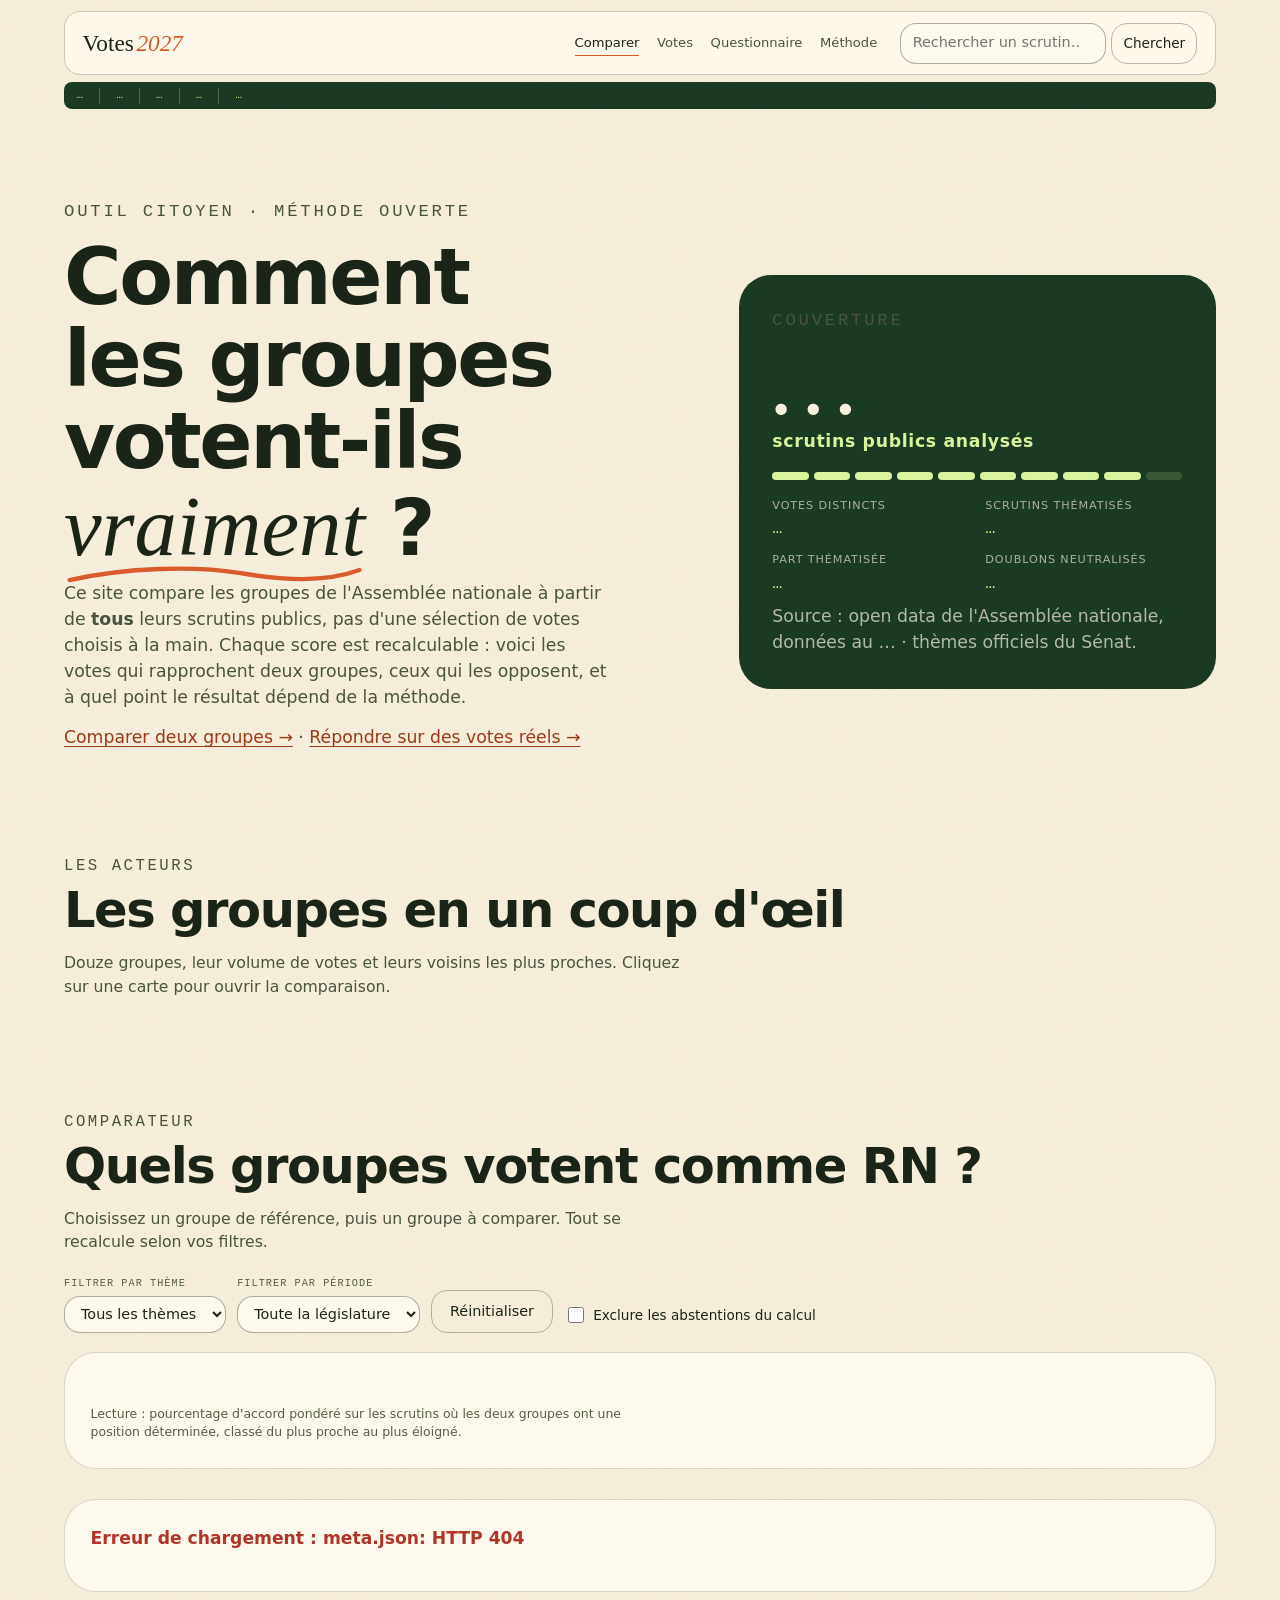
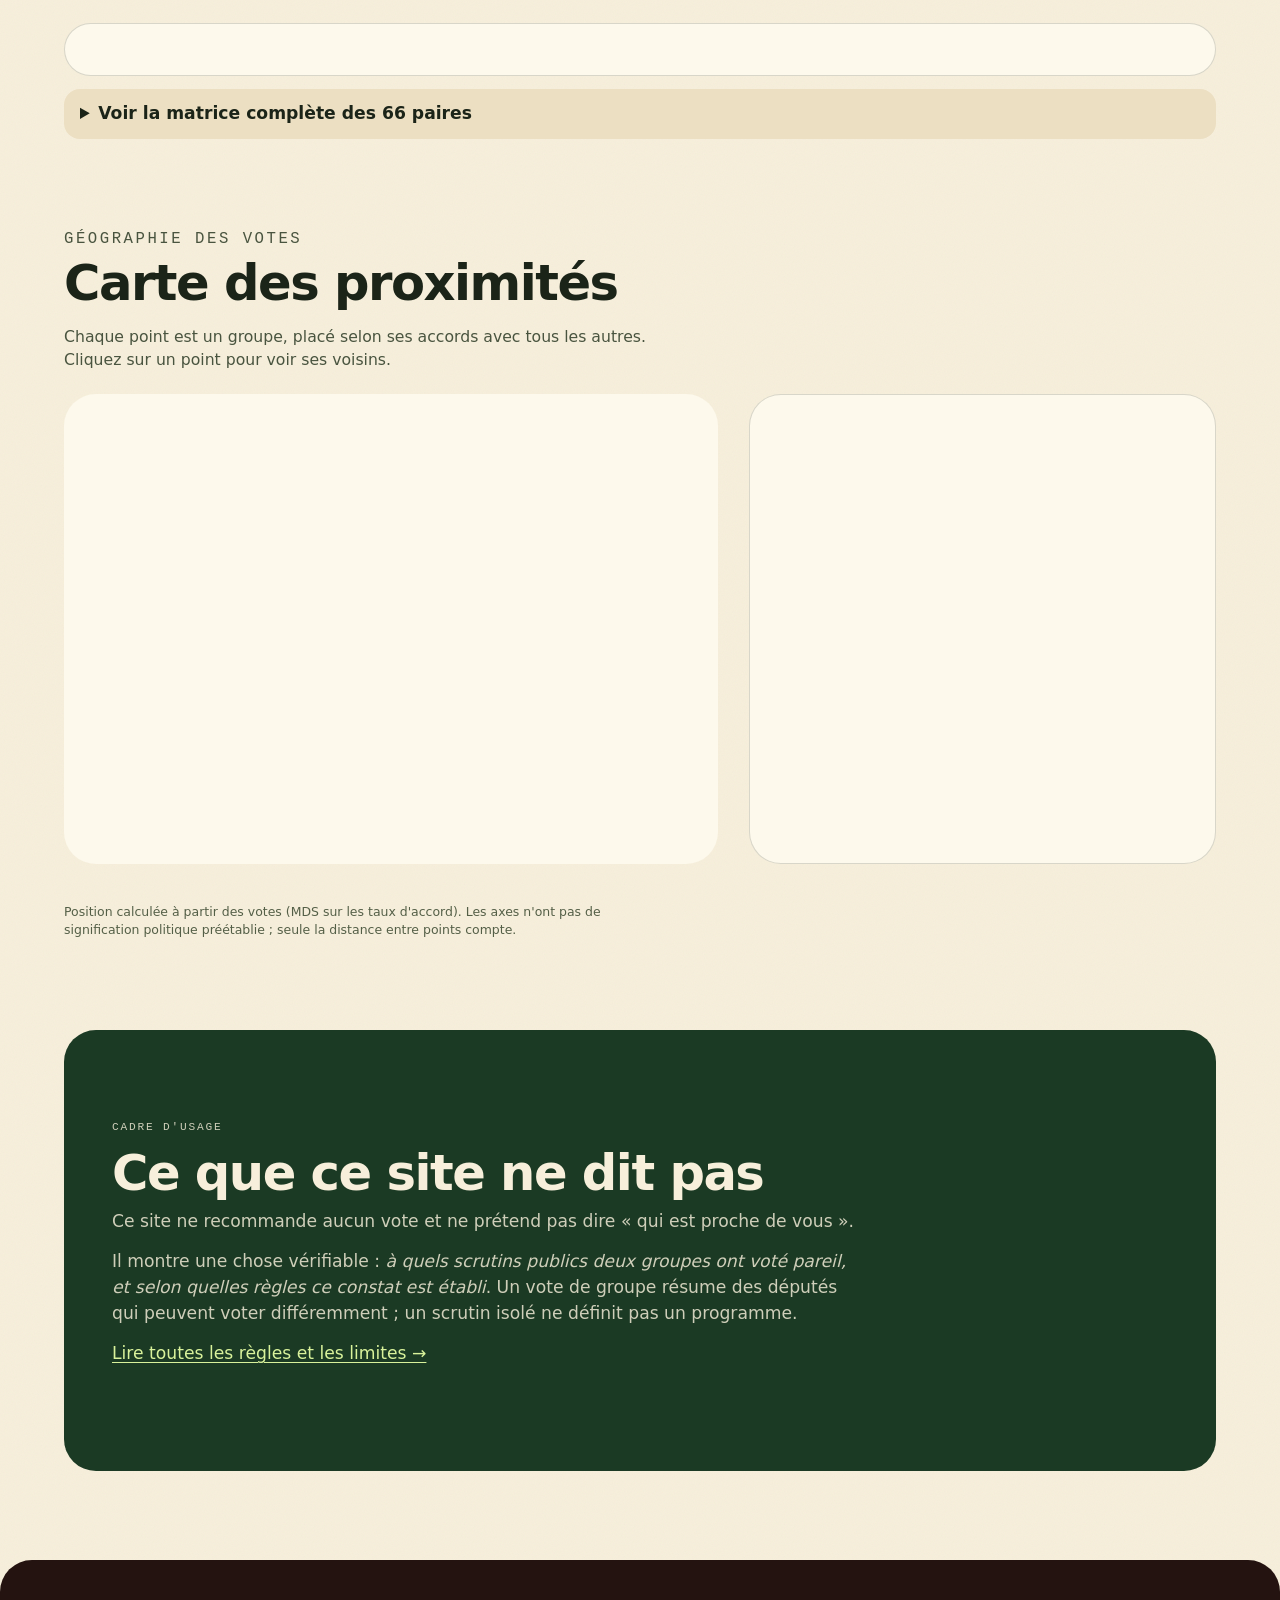
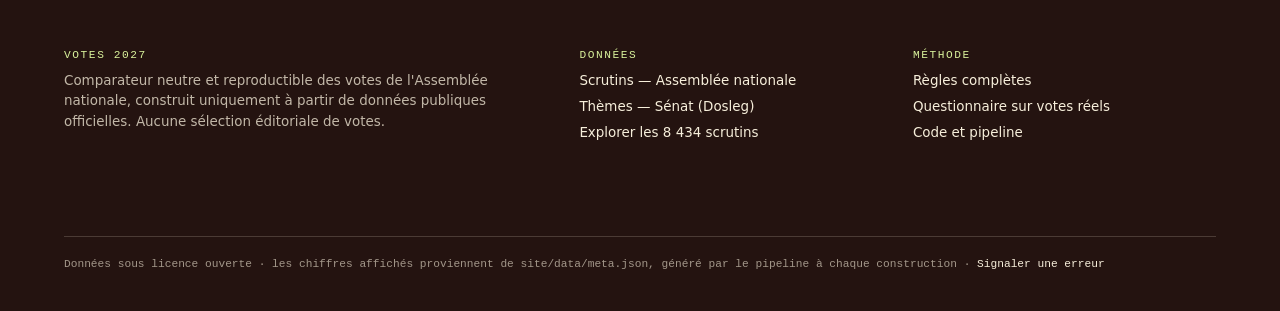
==== site/index.html @ cc249c17 "pwa + new icon + review changes" ====
<!DOCTYPE html>
<html lang="fr">
<head>
  <meta charset="utf-8">
  <meta name="viewport" content="width=device-width, initial-scale=1">
  <meta name="theme-color" content="#1b3a24">
  <link rel="manifest" href="manifest.webmanifest">
  <link rel="icon" href="assets/icon-192.png" type="image/png" sizes="192x192">
  <link rel="apple-touch-icon" href="assets/apple-touch-icon.png">
  <meta name="apple-mobile-web-app-capable" content="yes">
  <meta name="apple-mobile-web-app-title" content="Votes 2027">
  <meta http-equiv="Content-Security-Policy" content="default-src 'self'; script-src 'self'; style-src 'self' 'unsafe-inline' https://fonts.googleapis.com; font-src https://fonts.gstatic.com; connect-src 'self'; img-src 'self' data:; base-uri 'none'; form-action 'self'; object-src 'none'">
  <title>Votes 2027 — comment votent les groupes à l'Assemblée</title>
  <meta name="description" content="Comparateur neutre et reproductible des votes des groupes politiques à l'Assemblée nationale (XVIIe législature), à partir des données ouvertes officielles.">
  <meta property="og:type" content="website">
  <meta property="og:title" content="Votes 2027 — comment votent les groupes à l'Assemblée">
  <meta property="og:description" content="Comparateur neutre et reproductible des votes des groupes politiques à l'Assemblée nationale (XVIIe législature), à partir des données ouvertes officielles.">
  <meta property="og:image" content="assets/og.png">
  <meta property="og:locale" content="fr_FR">
  <meta name="twitter:card" content="summary_large_image">
  <link rel="stylesheet" href="assets/style.css?v=12">
</head>
<body>
<a class="skip-link" href="#contenu">Aller au contenu</a>
<header class="site">
  <div class="wrap">
    <div class="nav-shell">
      <a class="brand" href="index.html">Votes<span>2027</span></a>
      <nav class="site" aria-label="Navigation principale">
        <a href="index.html" aria-current="page">Comparer</a>
        <a href="votes.html">Votes</a>
        <a href="questionnaire.html">Questionnaire</a>
        <a href="methodologie.html">Méthode</a>
      </nav>
      <form class="nav-search" action="votes.html" method="get" role="search">
        <input type="search" name="q" placeholder="Rechercher un scrutin…" aria-label="Rechercher un scrutin">
        <button type="submit" class="ghost">Chercher</button>
      </form>
    </div>
    <div class="ribbon" role="group" aria-label="Couverture des données">
      <span><b id="rb-scrutins">…</b></span>
      <span><b id="rb-retenus">…</b></span>
      <span><b id="rb-themes">…</b></span>
      <span><b id="rb-doublons">…</b></span>
      <span><b id="rb-date">…</b></span>
    </div>
  </div>
</header>

<main id="contenu" class="wrap">
  <section class="hero">
    <div class="hero-copy">
      <p class="eyebrow">Outil citoyen · méthode ouverte</p>
      <h1>Comment les groupes votent-ils
        <span class="accent">vraiment<svg viewBox="0 0 220 20" preserveAspectRatio="none" aria-hidden="true"><path d="M4 14 C 46 5, 96 4, 128 9 S 190 16, 216 7"/></svg></span>&nbsp;?</h1>
      <p>Ce site compare les groupes de l'Assemblée nationale à partir de <strong>tous</strong>
      leurs scrutins publics, pas d'une sélection de votes choisis à la main. Chaque score est
      recalculable : voici les votes qui rapprochent deux groupes, ceux qui les opposent, et à quel
      point le résultat dépend de la méthode.</p>
      <p class="hero-links"><a href="#comparer">Comparer deux groupes →</a><span class="sep"> · </span><a href="questionnaire.html">Répondre sur des votes réels →</a></p>
    </div>
    <aside class="meter" aria-label="Couverture des données">
      <p class="eyebrow">Couverture</p>
      <div class="value" id="hero-scrutins">…</div>
      <p class="label">scrutins publics analysés</p>
      <div class="segments" aria-hidden="true">
        <i class="on"></i><i class="on"></i><i class="on"></i><i class="on"></i><i class="on"></i>
        <i class="on"></i><i class="on"></i><i class="on"></i><i class="on"></i><i></i>
      </div>
      <dl>
        <div><dt>Votes distincts</dt><dd id="hero-retenus">…</dd></div>
        <div><dt>Scrutins thématisés</dt><dd id="hero-themes">…</dd></div>
        <div><dt>Part thématisée</dt><dd id="hero-pct">…</dd></div>
        <div><dt>Doublons neutralisés</dt><dd id="rb-doublons-meter">…</dd></div>
      </dl>
      <p class="fineprint">Source : open data de l'Assemblée nationale, données au
      <span id="data-date">…</span> · thèmes officiels du Sénat.</p>
    </aside>
  </section>

  <section class="block" id="groupes">
    <div class="block-head">
      <p class="eyebrow">Les acteurs</p>
      <h2>Les groupes en un coup d'œil</h2>
      <p>Douze groupes, leur volume de votes et leurs voisins les plus proches. Cliquez sur une carte pour ouvrir la comparaison.</p>
    </div>
    <div class="group-grid" id="group-grid" aria-live="polite"></div>
  </section>

  <section class="block" id="comparer">
    <div class="block-head">
      <p class="eyebrow">Comparateur</p>
      <h2 id="ranking-title">Quels groupes votent comme RN ?</h2>
      <p>Choisissez un groupe de référence, puis un groupe à comparer. Tout se recalcule selon vos filtres.</p>
    </div>
    <div class="controls">
      <div class="field">
        <label for="f-theme">Filtrer par thème</label>
        <select id="f-theme"><option value="">Tous les thèmes</option></select>
      </div>
      <div class="field">
        <label for="f-periode">Filtrer par période</label>
        <select id="f-periode"><option value="">Toute la législature</option></select>
      </div>
      <button type="button" class="ghost" id="f-reset">Réinitialiser</button>
      <label class="check"><input type="checkbox" id="f-abst"> Exclure les abstentions du calcul</label>
    </div>
    <div class="card">
      <div class="ref-chips" id="ref-chips" role="group" aria-label="Groupe de référence"></div>
      <ul class="rank-list" id="ranking" aria-live="polite"></ul>
      <p class="fineprint">Lecture : pourcentage d'accord pondéré sur les scrutins où les deux groupes
      ont une position déterminée, classé du plus proche au plus éloigné.</p>
    </div>
    <div class="card" id="pair-panel" aria-live="polite">
      <p class="loading">Chargement…</p>
    </div>
    <div class="card" id="variants"></div>
    <details class="aide">
      <summary>Voir la matrice complète des 66 paires</summary>
      <div class="table-scroll">
        <table class="matrix" id="matrix" aria-label="Matrice des taux d'accord entre groupes (en %)"></table>
      </div>
    </details>
  </section>

  <section class="block" id="carte">
    <div class="block-head">
      <p class="eyebrow">Géographie des votes</p>
      <h2>Carte des proximités</h2>
      <p>Chaque point est un groupe, placé selon ses accords avec tous les autres. Cliquez sur un point pour voir ses voisins.</p>
    </div>
    <div class="map-wrap">
      <svg class="map" id="map" viewBox="0 0 640 460" role="img" aria-label="Carte des proximités entre groupes"></svg>
      <div class="card" id="map-panel" aria-live="polite"></div>
      <p class="fineprint map-caption">Position calculée à partir des votes (MDS sur les taux d'accord).
      Les axes n'ont pas de signification politique préétablie ; seule la distance entre points compte.</p>
    </div>
  </section>

  <section class="block dark">
    <p class="eyebrow">Cadre d'usage</p>
    <h2>Ce que ce site ne dit pas</h2>
    <p>Ce site ne recommande aucun vote et ne prétend pas dire « qui est proche de vous ».</p>
    <p>Il montre une chose vérifiable : <em>à quels scrutins publics deux groupes ont voté pareil,
    et selon quelles règles ce constat est établi</em>. Un vote de groupe résume des députés qui
    peuvent voter différemment ; un scrutin isolé ne définit pas un programme.</p>
    <p><a href="methodologie.html">Lire toutes les règles et les limites →</a></p>
  </section>
</main>

<footer class="site">
  <div class="wrap">
    <div class="cols">
      <div>
        <h3>Votes 2027</h3>
        <p>Comparateur neutre et reproductible des votes de l'Assemblée nationale, construit
        uniquement à partir de données publiques officielles. Aucune sélection éditoriale de votes.</p>
      </div>
      <div>
        <h3>Données</h3>
        <ul>
          <li><a href="https://data.assemblee-nationale.fr/travaux-parlementaires/votes" target="_blank" rel="noopener">Scrutins — Assemblée nationale</a></li>
          <li><a href="https://data.senat.fr/dosleg/" target="_blank" rel="noopener">Thèmes — Sénat (Dosleg)</a></li>
          <li><a href="votes.html">Explorer les 8 434 scrutins</a></li>
        </ul>
      </div>
      <div>
        <h3>Méthode</h3>
        <ul>
          <li><a href="methodologie.html">Règles complètes</a></li>
          <li><a href="questionnaire.html">Questionnaire sur votes réels</a></li>
          <li><a href="https://github.com/Luriot/france-votes" target="_blank" rel="noopener">Code et pipeline</a></li>
        </ul>
      </div>
    </div>
    <div class="bottom">
      Données sous licence ouverte · les chiffres affichés proviennent de
      <code>site/data/meta.json</code>, généré par le pipeline à chaque construction ·
      <a href="https://github.com/Luriot/france-votes/issues/new" target="_blank" rel="noopener">Signaler une erreur</a>
    </div>
  </div>
</footer>
<script src="assets/app.js?v=12"></script>
<script src="assets/compare.js?v=12"></script>
</body>
</html>
---- site/assets/style.css ----
/* Votes 2027 — système visuel
   Inspiration : chaleur papier + encre forêt + serif italique souligné (boulderforest.lu),
   grammaire de données en classements et « votes qui ont compté » (leurs-votes.fr).
   Un seul CSS, aucun framework, tokens uniquement. */

@import url("https://fonts.googleapis.com/css2?family=Archivo:wght@300;400;500;600;700;800&family=Instrument+Serif:ital@0;1&family=IBM+Plex+Mono:wght@400;500;600&display=swap");

:root {
  /* surfaces */
  --paper: #f7efdb;
  --chalk: #fdf9ec;
  --linen: #ecdfc2;
  --inset: #e4d7b8;
  /* encre */
  --ink: #1b2418;
  --ink-soft: #49543f;
  --ink-faint: #545f47;
  --sand: #b79269;
  /* accents */
  --accent: #d95a2b;
  --accent-deep: #9c3a16;
  --lime: #d9f29b;
  --forest: #1b3a24;
  --earth: #241310;
  /* positions */
  --pour: #2f6b40;
  --contre: #b03527;
  --abstention: #8f6816;
  --absent: #cfc4ab;
  /* tokens */
  --radius-main: 2rem;
  --radius-small: 1rem;
  --radius-tiny: 0.5rem;
  --border: 1px;
  --section: clamp(3.2rem, 7vw, 6.4rem);
  --gap: clamp(1rem, 2.4vw, 1.9rem);
  --margin: clamp(1rem, 4vw, 3rem);
  --max: 78rem;
  --font-display: "Instrument Serif", "Iowan Old Style", Georgia, serif;
  --font-body: "Archivo", "Segoe UI", system-ui, sans-serif;
  --font-mono: "IBM Plex Mono", Consolas, monospace;
  --noise: url("data:image/svg+xml,%3Csvg xmlns='http://www.w3.org/2000/svg' width='160' height='160'%3E%3Cfilter id='n'%3E%3CfeTurbulence type='fractalNoise' baseFrequency='0.9' numOctaves='2'/%3E%3C/filter%3E%3Crect width='160' height='160' filter='url(%23n)' opacity='0.05'/%3E%3C/svg%3E");
}

* { box-sizing: border-box; }
html { scroll-behavior: smooth; }

@media (prefers-reduced-motion: reduce) {
  html { scroll-behavior: auto; }
  *, *::before, *::after { animation-duration: 0.01ms !important; transition-duration: 0.01ms !important; }
}

body {
  margin: 0;
  color: var(--ink);
  font-family: var(--font-body);
  font-size: clamp(1rem, 0.95rem + 0.2vw, 1.075rem);
  line-height: 1.5;
  background-color: var(--paper);
  background-image: var(--noise);
  -webkit-font-smoothing: antialiased;
}

h1, h2, h3 { margin: 0 0 0.6rem; line-height: 1.05; letter-spacing: -0.03em; text-wrap: balance; font-weight: 600; }
h1 { font-size: clamp(2.6rem, 1.6rem + 4.6vw, 4.9rem); }
h2 { font-size: clamp(1.9rem, 1.3rem + 2.4vw, 3.1rem); }
h3 { font-size: clamp(1.15rem, 1.05rem + 0.4vw, 1.35rem); letter-spacing: -0.01em; }
p { margin: 0 0 0.9rem; max-width: 68ch; }
a { color: var(--accent-deep); text-decoration-thickness: 1px; text-underline-offset: 3px; }
a:hover { color: var(--accent); }
::selection { background: var(--lime); color: var(--ink); }
:focus-visible { outline: 2px solid var(--ink); outline-offset: 3px; border-radius: 2px; }

.skip-link { position: absolute; left: -9999px; top: 0; background: var(--ink); color: var(--paper); padding: 0.7rem 1.1rem; z-index: 100; border-radius: 0 0 var(--radius-tiny) 0; }
.skip-link:focus { left: 0; }

.wrap { max-width: var(--max); margin: 0 auto; padding-left: var(--margin); padding-right: var(--margin); }

/* --- nav pilule --- */

header.site {
  position: sticky; top: 0.7rem; z-index: 40;
  transition: transform 0.35s ease, opacity 0.25s ease;
}
header.site.is-hidden { transform: translateY(-130%); opacity: 0; }
header.site:focus-within { transform: none; opacity: 1; }
@media (prefers-reduced-motion: reduce) { header.site.is-hidden { transform: none; opacity: 1; } }

.nav-shell {
  display: flex; flex-wrap: wrap; align-items: center; gap: 0.5rem 1.4rem;
  background: color-mix(in srgb, var(--chalk) 92%, transparent);
  backdrop-filter: blur(10px);
  border: var(--border) solid color-mix(in srgb, var(--ink) 22%, transparent);
  border-radius: var(--radius-small);
  padding: 0.65rem 1.1rem;
  margin-top: 0.7rem;
}
.brand { font-family: var(--font-display); font-size: 1.45rem; line-height: 1; text-decoration: none; color: var(--ink); white-space: nowrap; }
.brand span { color: var(--accent); font-style: italic; margin-left: 0.12em; }
nav.site { display: flex; flex-wrap: wrap; gap: 1.1rem; margin-left: auto; align-items: center; }
nav.site a {
  font-size: 0.82rem; font-weight: 500; color: var(--ink-soft); text-decoration: none;
  white-space: nowrap; padding: 0.15rem 0; border-bottom: 1px solid transparent; transition: opacity 0.15s ease, color 0.15s ease, border-color 0.15s ease;
}
nav.site a:hover, nav.site a[aria-current="page"] { color: var(--ink); border-bottom-color: var(--accent); }
@media (hover: hover) { nav.site:has(a:hover) a:not(:hover) { opacity: 0.35; } }
.nav-search { display: flex; gap: 0.35rem; }
.nav-search input { flex: 1 1 auto; min-width: 0; padding: 0.42rem 0.7rem; font-size: 0.85rem; }
.nav-search button { flex: none; white-space: nowrap; padding: 0.42rem 0.7rem; font-size: 0.85rem; }
@media (max-width: 760px) {
  .nav-search { flex-basis: 100%; }
  .nav-search input { width: 100%; }
}

.ribbon {
  display: flex; flex-wrap: wrap; gap: 0.25rem 0; margin-top: 0.45rem;
  background: var(--forest); color: var(--paper);
  border-radius: var(--radius-tiny);
  font-family: var(--font-mono); font-size: 0.66rem; letter-spacing: 0.03em;
  padding: 0.34rem 0.8rem;
}
.ribbon span { padding-right: 1rem; margin-right: 1rem; border-right: 1px solid color-mix(in srgb, var(--paper) 25%, transparent); white-space: nowrap; }
.ribbon span:last-child { border-right: 0; }
.ribbon b { color: var(--lime); font-weight: 500; }

/* Défilement continu : le contenu est dupliqué (2e copie aria-hidden) et défile en boucle. */
.ribbon { overflow: hidden; }
.ribbon-track { display: flex; width: max-content; animation: ribbon-scroll 30s linear infinite; }
.ribbon-group { display: flex; flex-wrap: nowrap; }
.ribbon:hover .ribbon-track, .ribbon:focus-within .ribbon-track { animation-play-state: paused; }
@keyframes ribbon-scroll { to { transform: translateX(-50%); } }
@media (prefers-reduced-motion: reduce) {
  .ribbon { overflow-x: auto; }
  .ribbon-track { animation: none; }
}

main { padding-top: var(--section); }

/* --- héros --- */

.hero { display: grid; grid-template-columns: minmax(0, 1.35fr) minmax(0, 1fr); gap: var(--gap); align-items: center; }
@media (max-width: 920px) { .hero { grid-template-columns: 1fr; } }
.hero-copy { max-width: 34rem; }
.hero p { font-size: 1.08rem; color: var(--ink-soft); }

.eyebrow {
  font-family: var(--font-mono); font-size: 0.7rem; font-weight: 500; letter-spacing: 0.16em;
  text-transform: uppercase; color: var(--accent-deep); margin: 0 0 0.7rem;
}
.on-dark .eyebrow { color: var(--lime); }

.accent { position: relative; display: inline-block; font-family: var(--font-display); font-style: italic; font-weight: 400; font-size: 1.08em; letter-spacing: 0; }
.accent svg { position: absolute; left: 0; bottom: -0.2em; width: 100%; height: 0.34em; overflow: visible; pointer-events: none; }
.accent path {
  fill: none; stroke: var(--accent); stroke-width: 3; stroke-linecap: round;
  stroke-dasharray: 420; stroke-dashoffset: 420;
  animation: draw 1.3s 0.5s cubic-bezier(0.65, 0, 0.35, 1) forwards;
}
@keyframes draw { to { stroke-dashoffset: 0; } }

/* jauge à la « busy meter » : carte forêt, grand chiffre serif italique */
.meter {
  background: var(--forest); color: var(--paper);
  border-radius: var(--radius-main); padding: clamp(1.4rem, 3vw, 2.1rem);
}
.meter .eyebrow { margin-bottom: 0.3rem; }
.meter .value { font-family: var(--font-display); font-style: italic; font-size: clamp(3.6rem, 9vw, 6rem); line-height: 0.9; color: var(--paper); }
.meter .label { color: var(--lime); font-weight: 600; letter-spacing: 0.04em; margin: 0.2rem 0 1.1rem; }
.meter .segments { display: flex; gap: 0.3rem; margin-bottom: 1.1rem; }
.meter .segments i { flex: 1; height: 0.5rem; border-radius: 100vw; background: var(--lime); opacity: 0.16; }
.meter .segments i.on { opacity: 1; }
.meter dl { display: grid; grid-template-columns: repeat(2, minmax(0, 1fr)); gap: 0.7rem 1rem; margin: 0; }
.meter dt { font-size: 0.7rem; letter-spacing: 0.08em; text-transform: uppercase; color: color-mix(in srgb, var(--paper) 65%, transparent); }
.meter dd { margin: 0.1rem 0 0; font-family: var(--font-mono); font-size: 1.05rem; color: var(--lime); }
.meter .fineprint { color: color-mix(in srgb, var(--paper) 70%, transparent); }

/* --- sections --- */

section.block { margin-top: var(--section); }
.block-head { display: grid; gap: 0.35rem; margin-bottom: 1.4rem; }
.block-head p { color: var(--ink-soft); font-size: 0.98rem; margin: 0; max-width: 62ch; }
.dark { background: var(--forest); color: var(--paper); border-radius: var(--radius-main); padding: var(--section) clamp(1.2rem, 4vw, 3rem); }
.dark h2, .dark h3 { color: var(--paper); }
.dark p { color: color-mix(in srgb, var(--paper) 82%, transparent); }
.dark a { color: var(--lime); }

/* --- cartes --- */

.card {
  background: var(--chalk);
  border: var(--border) solid color-mix(in srgb, var(--ink) 16%, transparent);
  border-radius: var(--radius-main);
  padding: clamp(1.1rem, 2.4vw, 1.6rem);
}
.card + .card { margin-top: var(--gap); }

/* --- tags --- */

.badge {
  display: inline-block; font-size: 0.72rem; line-height: 1;
  padding: 0.38rem 0.6rem; border-radius: var(--radius-tiny);
  background: var(--linen); color: var(--ink);
}
.badge.theme { background: var(--lime); }
.badge.neutre { background: var(--inset); color: var(--ink-soft); }

/* --- contrôles --- */

.controls { display: flex; flex-wrap: wrap; gap: 0.7rem; align-items: end; margin: 0 0 1.2rem; }
.field { display: flex; flex-direction: column; gap: 0.25rem; }
.field label { font-family: var(--font-mono); font-size: 0.64rem; text-transform: uppercase; letter-spacing: 0.1em; color: var(--ink-faint); }
select, input[type="search"] {
  font: inherit; font-size: 0.9rem; padding: 0.55rem 0.75rem;
  border: var(--border) solid color-mix(in srgb, var(--ink) 35%, transparent);
  border-radius: var(--radius-small); background: var(--chalk); color: var(--ink); min-width: 10rem;
}
.check {
  display: inline-flex; align-items: center; gap: 0.4rem; font-size: 0.85rem; padding-bottom: 0.45rem;
}
.check input { width: 1rem; height: 1rem; accent-color: var(--accent); }
.timeline { margin: 0.9rem 0 0; max-width: 24rem; }
.timeline svg { width: 100%; height: auto; overflow: visible; }
button {
  font: inherit; font-size: 0.9rem; font-weight: 500; padding: 0.6rem 1.1rem; cursor: pointer;
  background: var(--chalk); color: var(--ink);
  border: var(--border) solid color-mix(in srgb, var(--ink) 55%, transparent);
  border-radius: var(--radius-small); position: relative; overflow: hidden;
  transition: background 0.2s ease, color 0.2s ease, border-color 0.2s ease;
}
button::after {
  content: ""; position: absolute; left: 0; right: 0; bottom: 0; height: 2px;
  background: var(--accent); transform: translateY(100%);
  transition: transform 0.3s cubic-bezier(0.25, 0.46, 0.45, 0.94);
}
button:hover { background: var(--lime); border-color: var(--ink); }
button:hover::after { transform: translateY(0); }
button.primary { background: var(--ink); color: var(--paper); border-color: var(--ink); }
button.primary:hover { background: var(--forest); color: var(--lime); }
button.ghost { background: transparent; border-color: color-mix(in srgb, var(--ink) 30%, transparent); }
button[aria-pressed="true"] { background: var(--ink); color: var(--paper); border-color: var(--ink); }

/* --- classement de proximité --- */

.ref-chips { display: flex; flex-wrap: wrap; gap: 0.4rem; margin-bottom: 1.1rem; }
.ref-chips button { padding: 0.4rem 0.7rem; font-size: 0.8rem; border-radius: 100vw; }
.ref-chips button[aria-pressed="false"] { background: transparent; border-color: color-mix(in srgb, var(--ink) 25%, transparent); }

.rank-list { list-style: none; margin: 0; padding: 0; display: flex; flex-direction: column; gap: 0.35rem; }
.rank-row {
  display: grid; grid-template-columns: minmax(0, 1fr) minmax(6rem, 1.3fr) auto; gap: 0.5rem 1rem; align-items: center;
  width: 100%; text-align: left; background: transparent; border: 0;
  border-bottom: var(--border) solid color-mix(in srgb, var(--ink) 12%, transparent);
  border-radius: 0; padding: 0.6rem 0.35rem; overflow: visible;
}
.rank-row::after { display: none; }
.rank-row:hover { background: color-mix(in srgb, var(--linen) 55%, transparent); }
.rank-row[aria-pressed="true"] { background: var(--lime); }
.rank-row .who { font-weight: 600; font-size: 0.95rem; display: flex; align-items: center; gap: 0.5rem; }
.rank-row .who i { width: 0.6rem; height: 0.6rem; border-radius: 100vw; display: inline-block; flex: none; }
.rank-row .who .full { font-weight: 400; font-size: 0.8rem; color: var(--ink-soft); }
.rank-row .who .why { font-size: 0.72rem; color: var(--ink-faint); font-family: var(--font-mono); font-weight: 400; }
.rank-row .track { height: 0.4rem; border-radius: 100vw; background: var(--inset); overflow: hidden; }
.rank-row .track i { display: block; height: 100%; background: var(--accent); }
.rank-row .pct { font-family: var(--font-display); font-style: italic; font-size: 1.7rem; line-height: 1; color: var(--ink); }

/* --- fiche de paire --- */

.pair-head { display: flex; flex-wrap: wrap; gap: 1.4rem; align-items: center; justify-content: space-between; }
.pair-score { font-family: var(--font-display); font-style: italic; font-size: clamp(3rem, 7vw, 4.6rem); line-height: 0.9; }
.pair-meta { font-size: 0.86rem; color: var(--ink-soft); }
.pair-bilan { margin: 0.8rem 0 0; font-size: 1.02rem; max-width: 60ch; }
.rangebar { display: grid; grid-template-columns: repeat(auto-fit, minmax(150px, 1fr)); gap: 0.7rem; margin-top: 1.1rem; }
.rangebar .r { border: var(--border) dashed color-mix(in srgb, var(--ink) 30%, transparent); border-radius: var(--radius-small); padding: 0.6rem 0.75rem; background: var(--linen); }
.rangebar .r b { font-family: var(--font-mono); font-weight: 500; display: block; font-size: 1rem; }
.rangebar .r span { font-size: 0.72rem; color: var(--ink-soft); }

/* « les votes qui ont compté » */
.impact { list-style: none; margin: 0; padding: 0; display: flex; flex-direction: column; gap: 0.55rem; }
.impact li {
  background: var(--linen); border-radius: var(--radius-small); padding: 0.7rem 0.85rem;
}
.impact .meta { display: flex; flex-wrap: wrap; gap: 0.4rem; align-items: center; margin-bottom: 0.3rem; }
.impact .date { font-family: var(--font-mono); font-size: 0.7rem; color: var(--ink-soft); }
.impact a { color: var(--ink); font-weight: 500; text-decoration: none; }
.impact a:hover { text-decoration: underline; text-decoration-color: var(--accent); }
.impact .verdict { font-size: 0.76rem; color: var(--ink-soft); margin-top: 0.3rem; display: flex; gap: 0.4rem; align-items: center; flex-wrap: wrap; }

.theme-cols { display: grid; grid-template-columns: repeat(auto-fit, minmax(min(280px, 100%), 1fr)); gap: var(--gap); }
.map-caption { grid-column: 1 / -1; margin: 0; }

/* --- matrices de données --- */

.table-scroll { overflow-x: auto; padding-bottom: 0.4rem; }
table.matrix { border-collapse: collapse; font-family: var(--font-mono); font-size: 0.72rem; }
table.matrix th, table.matrix td { border: var(--border) solid color-mix(in srgb, var(--ink) 14%, transparent); padding: 0; text-align: center; }
table.matrix th { font-family: var(--font-body); font-size: 0.66rem; font-weight: 600; padding: 0.34rem 0.38rem; white-space: nowrap; color: var(--ink-soft); background: var(--linen); }
table.matrix th.rowh { text-align: right; position: sticky; left: 0; background: var(--linen); z-index: 1; }
table.matrix button.cell {
  width: 3.2rem; height: 2.2rem; border: 0; border-radius: 0; display: block; padding: 0;
  font-family: var(--font-mono); font-size: 0.7rem; overflow: visible;
}
table.matrix button.cell::after { display: none; }
table.matrix button.cell:hover { outline: 2px solid var(--ink); outline-offset: -2px; background-image: none; }
table.matrix button.cell[aria-pressed="true"] { outline: 2px solid var(--accent); outline-offset: -2px; }
table.matrix .diag { background: repeating-linear-gradient(45deg, var(--linen), var(--linen) 4px, var(--inset) 4px, var(--inset) 5px); }

/* --- groupes en un coup d'œil --- */

.group-grid { display: grid; grid-template-columns: repeat(auto-fill, minmax(220px, 1fr)); gap: var(--gap); }
.group-card {
  text-align: left; width: 100%; font: inherit; cursor: pointer;
  background: var(--chalk); border: var(--border) solid color-mix(in srgb, var(--ink) 16%, transparent);
  border-radius: var(--radius-main); padding: 0.95rem 1rem;
  display: flex; flex-direction: column; gap: 0.2rem; overflow: visible;
}
.group-card::after { display: none; }
.group-card:hover { background: var(--chalk); outline: 2px solid var(--accent); outline-offset: 3px; }
.group-card .sigle { font-family: var(--font-display); font-size: 1.7rem; line-height: 1; }
.group-card .nom { font-size: 0.78rem; color: var(--ink-faint); min-height: 2.3em; }
.group-card .swatch { height: 0.4rem; border-radius: 100vw; margin: 0.4rem 0 0.5rem; }
.group-card dl { display: grid; grid-template-columns: auto 1fr; gap: 0.18rem 0.5rem; margin: 0; font-size: 0.8rem; }
.group-card dt { color: var(--ink-faint); }
.group-card dd { margin: 0; font-family: var(--font-mono); text-align: right; }

/* --- carte MDS --- */

.map-wrap { display: grid; grid-template-columns: minmax(0, 1.4fr) minmax(0, 1fr); gap: var(--gap); }
@media (max-width: 920px) { .map-wrap { grid-template-columns: 1fr; } }
svg.map { width: 100%; height: auto; background: var(--chalk); border-radius: var(--radius-main); }
svg.map .gridline { stroke: var(--sand); stroke-dasharray: 2 7; opacity: 0.6; }
svg.map .pt { cursor: pointer; }
svg.map .pt circle { stroke: var(--chalk); stroke-width: 2; }
svg.map .pt text { font-family: var(--font-mono); font-size: 10px; font-weight: 600; fill: var(--ink); paint-order: stroke; stroke: var(--chalk); stroke-width: 3px; }
svg.map .pt[aria-pressed="true"] circle, svg.map .pt:focus-visible circle { stroke: var(--ink); stroke-width: 4; }

/* --- tableaux --- */

table.data { width: 100%; border-collapse: collapse; font-size: 0.9rem; }
table.data thead th {
  text-align: left; padding: 0.5rem 0.6rem; background: var(--linen);
  font-size: 0.7rem; letter-spacing: 0.08em; text-transform: uppercase; color: var(--ink-soft);
}
table.data thead th:first-child { border-top-left-radius: var(--radius-small); }
table.data thead th:last-child { border-top-right-radius: var(--radius-small); }
table.data td { padding: 0.55rem 0.6rem; border-bottom: var(--border) solid color-mix(in srgb, var(--ink) 12%, transparent); vertical-align: top; }
table.data tbody tr:hover td { background: color-mix(in srgb, var(--linen) 50%, transparent); }
table.data td.num { font-family: var(--font-mono); text-align: right; white-space: nowrap; }
table.data code { font-family: var(--font-mono); font-size: 0.82em; }

/* --- explorer --- */

.vote-title { max-width: 46rem; }
.vote-title a { color: var(--ink); text-decoration: none; font-weight: 500; }
.vote-title a:hover { text-decoration: underline; text-decoration-color: var(--accent); }
.filters-result { font-family: var(--font-mono); font-size: 0.76rem; color: var(--ink-soft); margin: 0.2rem 0 0.9rem; }
.pos-pour { background: var(--pour); } .pos-contre { background: var(--contre); }
.pos-abstention { background: var(--abstention); } .pos-absent { background: var(--absent); }
.stance {
  display: inline-block; font-family: var(--font-mono); font-size: 0.68rem; font-weight: 500;
  padding: 0.1rem 0.45rem; border-radius: 100vw; background: var(--linen);
}
.stance[data-p="1"] { background: color-mix(in srgb, var(--pour) 18%, var(--chalk)); color: var(--pour); }
.stance[data-p="-1"] { background: color-mix(in srgb, var(--contre) 16%, var(--chalk)); color: var(--contre); }
.stance[data-p="0"] { background: color-mix(in srgb, var(--abstention) 18%, var(--chalk)); color: var(--abstention); }
.stance[data-p="n"] { color: var(--ink-faint); }

/* --- questionnaire --- */

.q-item { background: var(--chalk); border: var(--border) solid color-mix(in srgb, var(--ink) 16%, transparent); border-radius: var(--radius-main); padding: 1.1rem 1.2rem; margin-bottom: var(--gap); }
.q-actions { display: flex; flex-wrap: wrap; gap: 0.45rem; margin-top: 0.6rem; }
.result-row { display: grid; grid-template-columns: 4.6rem 1fr 4.6rem; gap: 0.7rem; align-items: center; margin-bottom: 0.4rem; }
.result-row .bar { height: 0.9rem; border-radius: 100vw; background: var(--inset); overflow: hidden; }
.result-row .bar i { display: block; height: 100%; background: var(--accent); }
.result-row b { font-family: var(--font-mono); font-weight: 500; text-align: right; }

details.aide { border-radius: var(--radius-small); padding: 0.75rem 1rem; margin: 0.8rem 0; background: var(--linen); }
details.aide summary { cursor: pointer; font-weight: 600; }

/* --- footer --- */

footer.site { margin-top: var(--section); background: var(--earth); color: var(--paper); border-radius: var(--radius-main) var(--radius-main) 0 0; padding: var(--section) 0 2.4rem; }
footer.site .cols { display: grid; grid-template-columns: minmax(0, 1.6fr) repeat(2, minmax(0, 1fr)); gap: var(--gap); }
@media (max-width: 800px) { footer.site .cols { grid-template-columns: 1fr; } }
footer.site h3 { color: var(--lime); font-family: var(--font-mono); font-weight: 500; font-size: 0.7rem; letter-spacing: 0.14em; text-transform: uppercase; }
footer.site p, footer.site li { font-size: 0.84rem; color: color-mix(in srgb, var(--paper) 75%, transparent); }
footer.site ul { list-style: none; margin: 0; padding: 0; display: flex; flex-direction: column; gap: 0.35rem; }
footer.site a { color: var(--paper); text-decoration: none; border-bottom: 1px solid transparent; }
footer.site a:hover { color: var(--lime); border-bottom-color: var(--lime); }
footer.site .bottom { margin-top: var(--section); padding-top: 1.2rem; border-top: 1px solid color-mix(in srgb, var(--paper) 18%, transparent); font-family: var(--font-mono); font-size: 0.7rem; color: color-mix(in srgb, var(--paper) 60%, transparent); }

.note { font-size: 0.94rem; color: var(--ink-soft); }
.fineprint { font-size: 0.78rem; color: var(--ink-faint); margin: 0.5rem 0 0; }
.dark .fineprint { color: color-mix(in srgb, var(--paper) 65%, transparent); }
.codeblock { overflow-x: auto; background: var(--linen); border-radius: var(--radius-small); padding: 0.9rem; font-family: var(--font-mono); font-size: 0.82rem; }
.list-tight { margin: 0.4rem 0 0; }
.loading { color: var(--ink-faint); font-style: italic; }
.erreur { color: var(--contre); font-weight: 700; }

/* --- signature : 4 étincelles au clic (56px, 650ms, ease power) --- */

.spark {
  position: fixed; z-index: 9999; width: 0.6rem; height: 0.6rem;
  pointer-events: none; user-select: none; color: var(--accent-deep);
  will-change: transform, opacity; transform: translate(-50%, -50%);
}
.spark svg { width: 100%; height: 100%; display: block; }
.spark path { fill: currentColor; }

/* --- reflow : classement lisible dès 320px --- */

@media (max-width: 560px) {
  .rank-row { grid-template-columns: 1fr auto; }
  .rank-row .track { grid-column: 1 / -1; }
  .rank-row .who { flex-wrap: wrap; }
  .rank-row .who .why { flex-basis: 100%; }
}

/* --- révélation au défilement --- */

.js .block, .js .hero > * { opacity: 0; transform: translateY(34px); transition: opacity 0.9s cubic-bezier(0.16, 1, 0.3, 1), transform 0.9s cubic-bezier(0.16, 1, 0.3, 1); }
.js .block.is-in, .js .hero > *.is-in { opacity: 1; transform: none; }
@media (prefers-reduced-motion: reduce) {
  .js .block, .js .hero > * { opacity: 1; transform: none; }
}

/* --- mobile & tactile --- */

@media (max-width: 760px) {
  /* Header statique sur téléphone : un bandeau collant de ~200 px mange l'écran. */
  header.site { position: static; }
  .nav-shell { gap: 0.2rem 0.9rem; }
  /* 4 libellés courts tiennent sur une ligne ; nowrap garantit qu'aucun ne se coupe. */
  nav.site { flex-wrap: nowrap; overflow-x: auto; margin-left: 0; flex-basis: 100%; gap: 0.65rem; }
  nav.site a { font-size: 0.78rem; flex: none; }
  .nav-search { flex-basis: 100%; }
  .hero-links a { display: block; }
  .hero-links .sep { display: none; }
  /* Les <select> ont une largeur intrinsèque = option la plus longue : on les contraint. */
  .field { flex: 1 1 45%; min-width: 0; }
  select { width: 100%; min-width: 0; }
  /* Tout tableau de données (hors explorateur empilé) devient défilable horizontalement. */
  table.data:not(.votes-table) { display: block; max-width: 100%; overflow-x: auto; }
}

/* L'explorateur passe en liste empilée : plus de tableau à faire défiler. */
@media (max-width: 640px) {
  .votes-table thead { display: none; }
  .votes-table tr {
    display: block; padding: 0.75rem 0.2rem;
    border-bottom: 1px solid color-mix(in srgb, var(--ink) 12%, transparent);
  }
  .votes-table td { display: inline-block; border: 0; padding: 0.1rem 0.5rem 0.1rem 0; }
  .votes-table td:nth-child(2) { display: block; }
  .votes-table td:nth-child(3) { display: block; padding-top: 0.3rem; }
}

@media (max-width: 360px) {
  /* Ultra-compact : les 4 libellés doivent tenir sans défilement sur les petits écrans. */
  .nav-shell { padding-left: 0.7rem; padding-right: 0.7rem; }
  nav.site { gap: 0.45rem; }
  nav.site a { font-size: 0.74rem; }
}

/* Cibles tactiles : ≥ 44 px et champs ≥ 16 px (sinon iOS zoome au focus). */
@media (max-width: 760px), (pointer: coarse) {
  nav.site a { display: inline-flex; align-items: center; min-height: 44px; padding: 0 0.15rem; }
  button, select, input[type="search"] { min-height: 44px; font-size: 16px; }
  .brand { display: inline-flex; align-items: center; min-height: 44px; }
  .ref-chips button { min-height: 44px; }
  .check { min-height: 44px; }
  .q-actions button { min-height: 44px; }
}

/* Pas de survols collants au doigt. */
@media (hover: none) {
  button:hover { background: var(--chalk); border-color: color-mix(in srgb, var(--ink) 55%, transparent); transform: none; box-shadow: 3px 3px 0 rgba(23, 19, 16, 0.22); }
  button:hover::after { transform: translateY(100%); }
  button.primary:hover { background: var(--ink); }
  button.ghost:hover { background: transparent; }
  table.matrix button.cell:hover { outline: none; }
  .rank-row:hover { background: transparent; }
  .group-card:hover { outline: none; }
  table.data tbody tr:hover td { background: transparent; }
  .vote-title a:hover { text-decoration: none; }
}
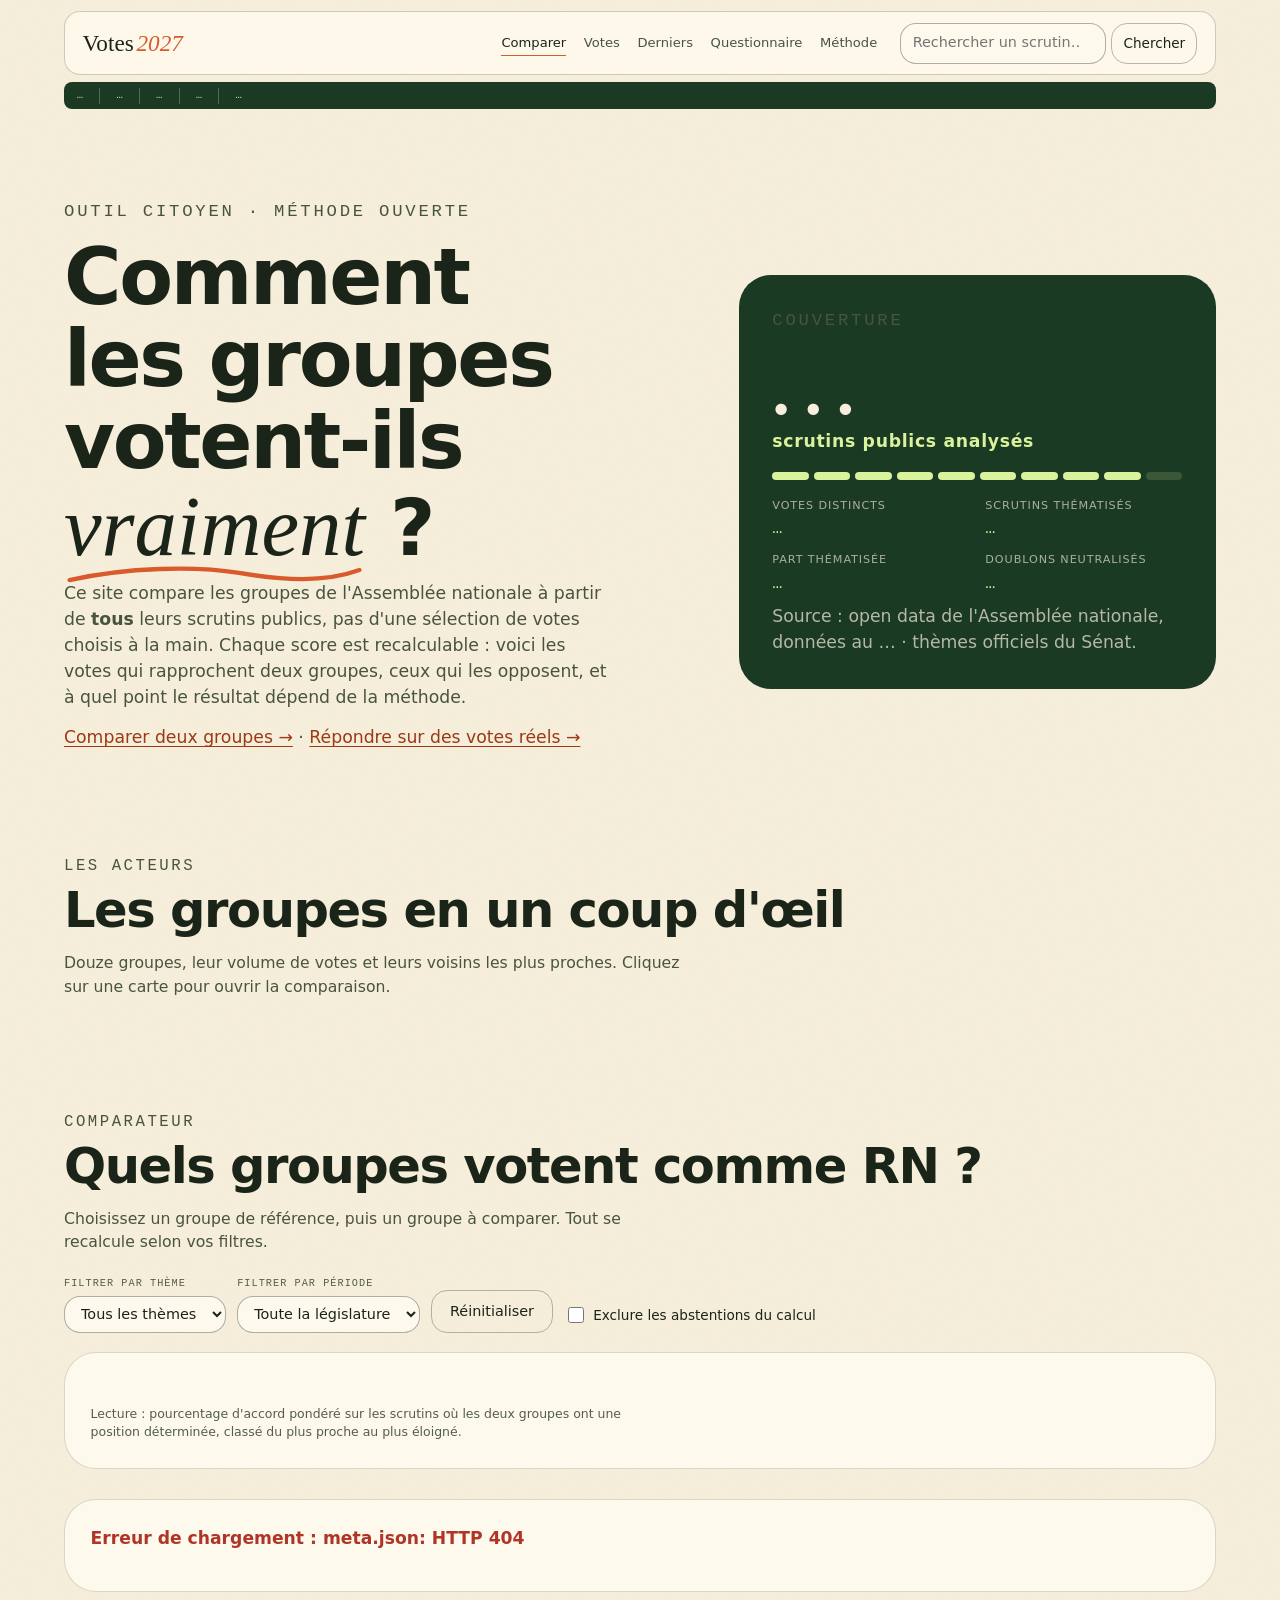
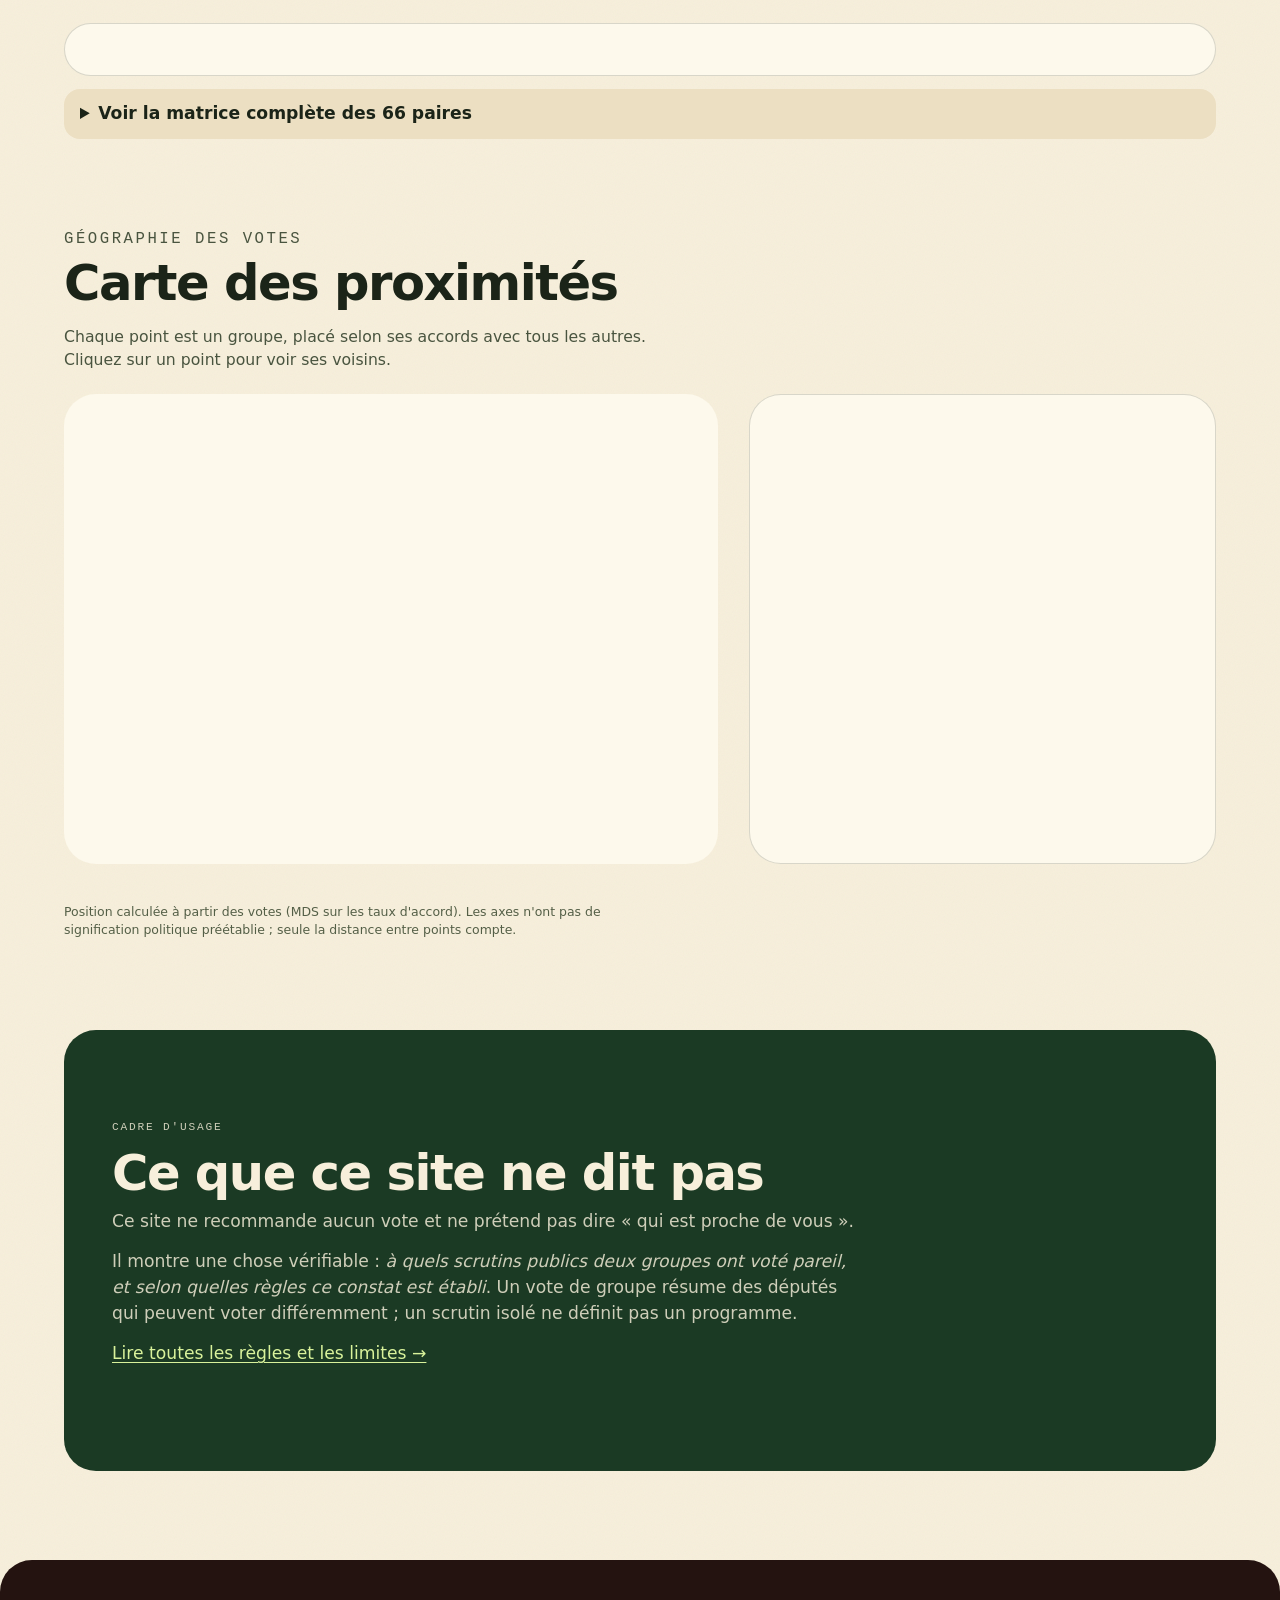
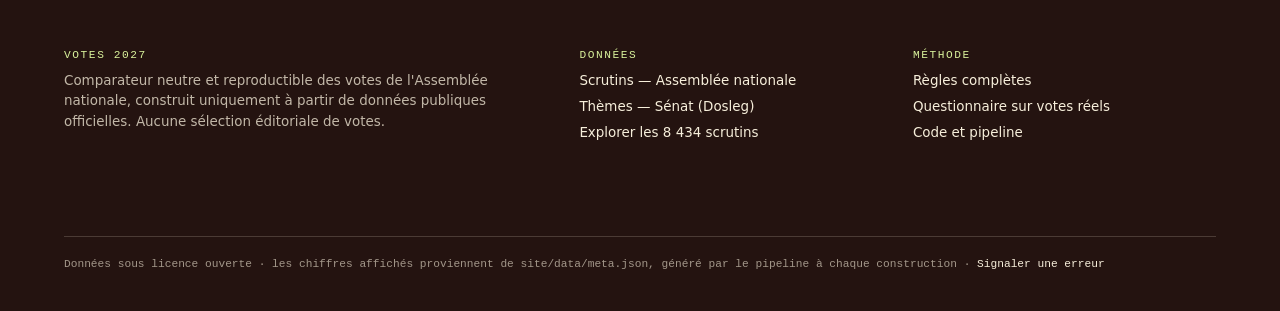
==== commit 66513f75: "new view to see last votes by date" ====
--- a/site/index.html
+++ b/site/index.html
@@ -18,7 +18,7 @@
   <meta property="og:image" content="assets/og.png">
   <meta property="og:locale" content="fr_FR">
   <meta name="twitter:card" content="summary_large_image">
-  <link rel="stylesheet" href="assets/style.css?v=12">
+  <link rel="stylesheet" href="assets/style.css?v=20">
 </head>
 <body>
 <a class="skip-link" href="#contenu">Aller au contenu</a>
@@ -29,6 +29,7 @@
       <nav class="site" aria-label="Navigation principale">
         <a href="index.html" aria-current="page">Comparer</a>
         <a href="votes.html">Votes</a>
+        <a href="derniers.html">Derniers</a>
         <a href="questionnaire.html">Questionnaire</a>
         <a href="methodologie.html">Méthode</a>
       </nav>
@@ -180,7 +181,7 @@
     </div>
   </div>
 </footer>
-<script src="assets/app.js?v=12"></script>
-<script src="assets/compare.js?v=12"></script>
+<script src="assets/app.js?v=20"></script>
+<script src="assets/compare.js?v=20"></script>
 </body>
 </html>
--- a/site/assets/style.css
+++ b/site/assets/style.css
@@ -353,6 +353,7 @@
 .vote-title a { color: var(--ink); text-decoration: none; font-weight: 500; }
 .vote-title a:hover { text-decoration: underline; text-decoration-color: var(--accent); }
 .filters-result { font-family: var(--font-mono); font-size: 0.76rem; color: var(--ink-soft); margin: 0.2rem 0 0.9rem; }
+.pos-chip { display: inline-block; width: 0.62rem; height: 0.62rem; margin-right: 2px; border-radius: 2px; }
 .pos-pour { background: var(--pour); } .pos-contre { background: var(--contre); }
 .pos-abstention { background: var(--abstention); } .pos-absent { background: var(--absent); }
 .stance {
@@ -364,10 +365,38 @@
 .stance[data-p="0"] { background: color-mix(in srgb, var(--abstention) 18%, var(--chalk)); color: var(--abstention); }
 .stance[data-p="n"] { color: var(--ink-faint); }
 
+/* --- derniers votes --- */
+
+#resume h2 { margin-top: 0; }
+.banner-neuf { background: var(--lime); border-radius: var(--radius-small); padding: 0.7rem 0.95rem; margin: 0 0 var(--gap); }
+.flux-jour { font-size: 0.95rem; margin: 1.3rem 0 0.2rem; color: var(--ink-soft); }
+.flux-jour:first-child { margin-top: 0; }
+.flux-item { border-top: var(--border) solid color-mix(in srgb, var(--ink) 12%, transparent); padding: 0.75rem 0; }
+.flux-item h3 { font-size: 1.02rem; font-weight: 600; margin: 0 0 0.35rem; }
+.flux-item h3 a { color: var(--ink); text-decoration: none; }
+.flux-item h3 a:hover { text-decoration: underline; text-decoration-color: var(--accent); }
+.flux-meta { display: flex; flex-wrap: wrap; gap: 0.3rem; align-items: center; margin: 0 0 0.3rem; }
+.flux-positions { margin: 0; }
+.badge.adopte { background: color-mix(in srgb, var(--pour) 16%, var(--chalk)); }
+.badge.rejete { background: color-mix(in srgb, var(--contre) 14%, var(--chalk)); }
+.badge.neuf { background: var(--lime); }
+
 /* --- questionnaire --- */
 
 .q-item { background: var(--chalk); border: var(--border) solid color-mix(in srgb, var(--ink) 16%, transparent); border-radius: var(--radius-main); padding: 1.1rem 1.2rem; margin-bottom: var(--gap); }
+.q-meta { display: flex; flex-wrap: wrap; gap: 0.35rem; align-items: center; margin: 0 0 0.45rem; }
+.vote-list { margin: 0.4rem 0 0; padding-left: 1.1rem; display: flex; flex-direction: column; gap: 0.3rem; font-size: 0.86rem; }
+.vote-list .date { font-family: var(--font-mono); font-size: 0.72rem; color: var(--ink-faint); }
+.affiner { margin-top: 0.55rem; }
 .q-actions { display: flex; flex-wrap: wrap; gap: 0.45rem; margin-top: 0.6rem; }
+
+/* Mode capture d'écran (lien de résultat partagé) : ne garde que l'essentiel. */
+.share-view header.site .ribbon { display: none; }
+.share-view #questions, .share-view details.aide, .share-view footer.site,
+.share-view main > p:not(#progress) { display: none; }
+.share-view main { padding-top: 1rem; }
+.share-view #resultats { border-color: var(--ink); }
+.share-view h1 { font-size: clamp(1.6rem, 6vw, 2.4rem); }
 .result-row { display: grid; grid-template-columns: 4.6rem 1fr 4.6rem; gap: 0.7rem; align-items: center; margin-bottom: 0.4rem; }
 .result-row .bar { height: 0.9rem; border-radius: 100vw; background: var(--inset); overflow: hidden; }
 .result-row .bar i { display: block; height: 100%; background: var(--accent); }
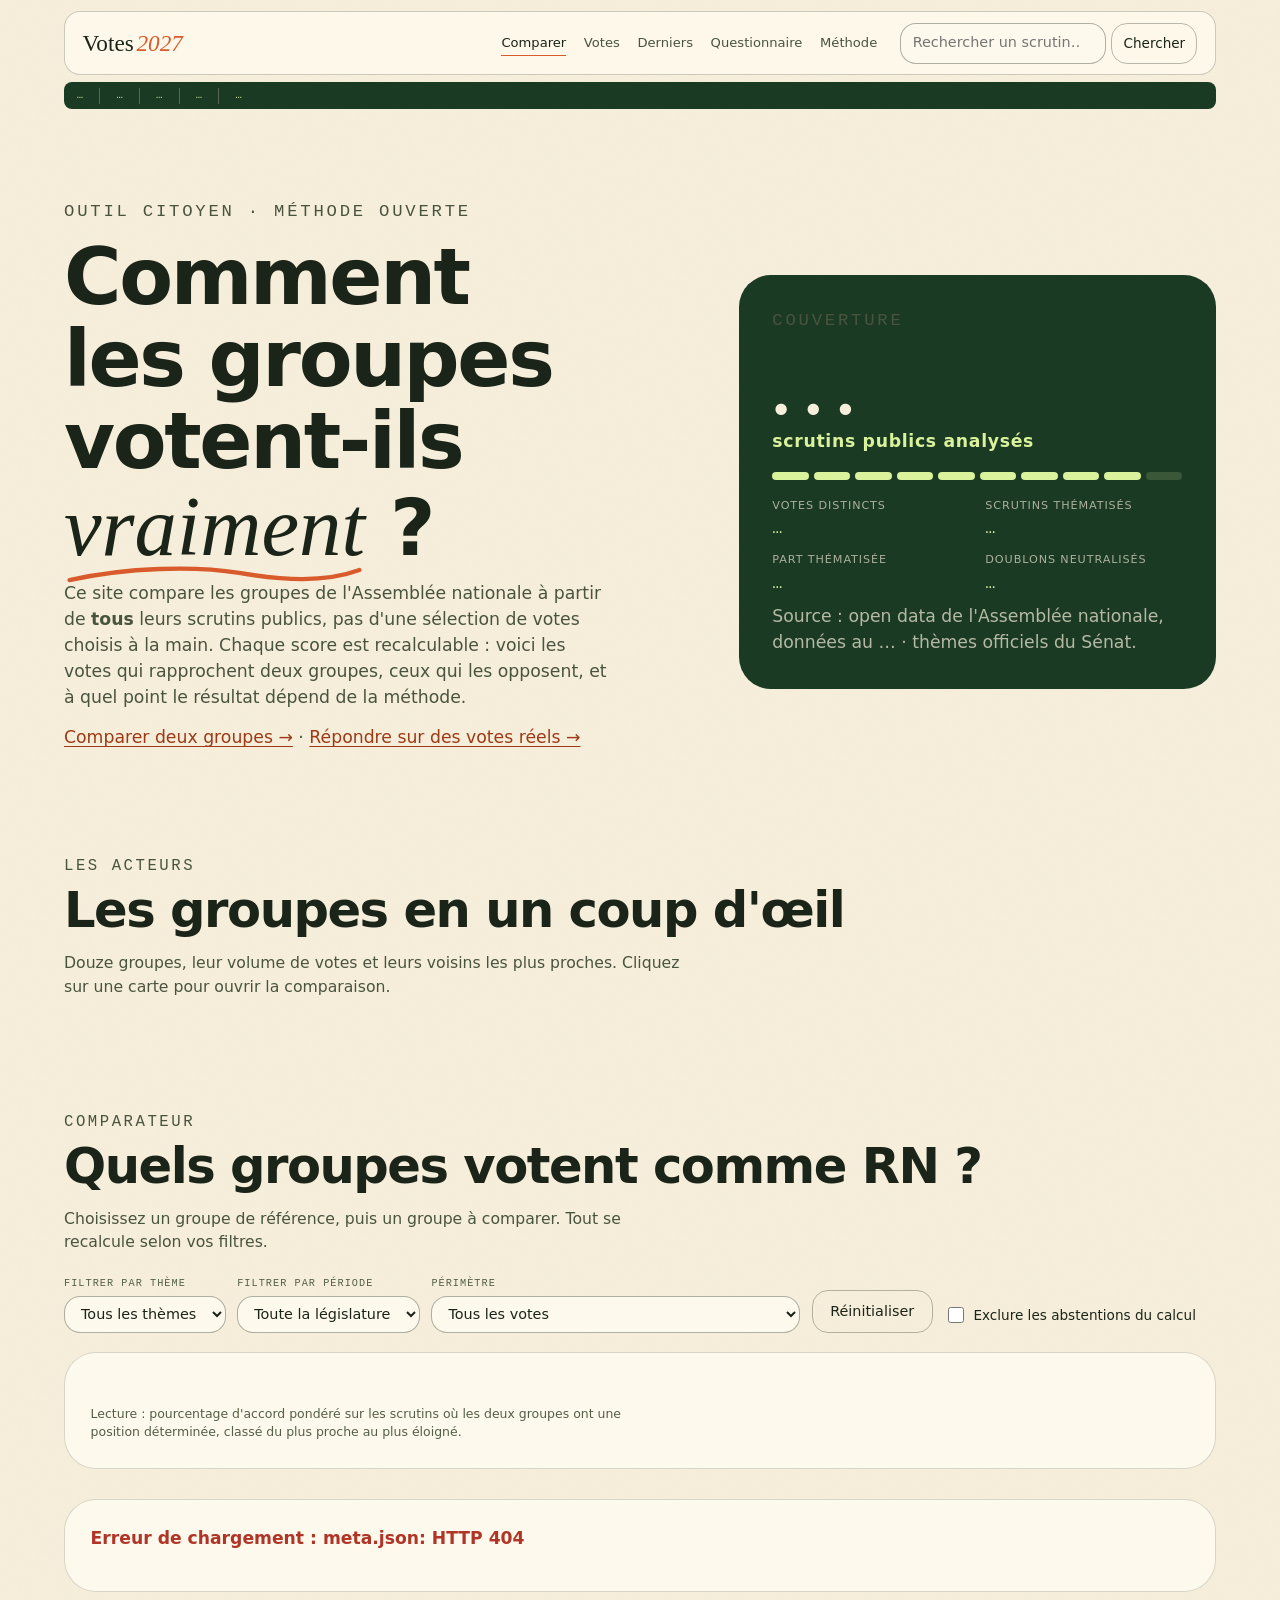
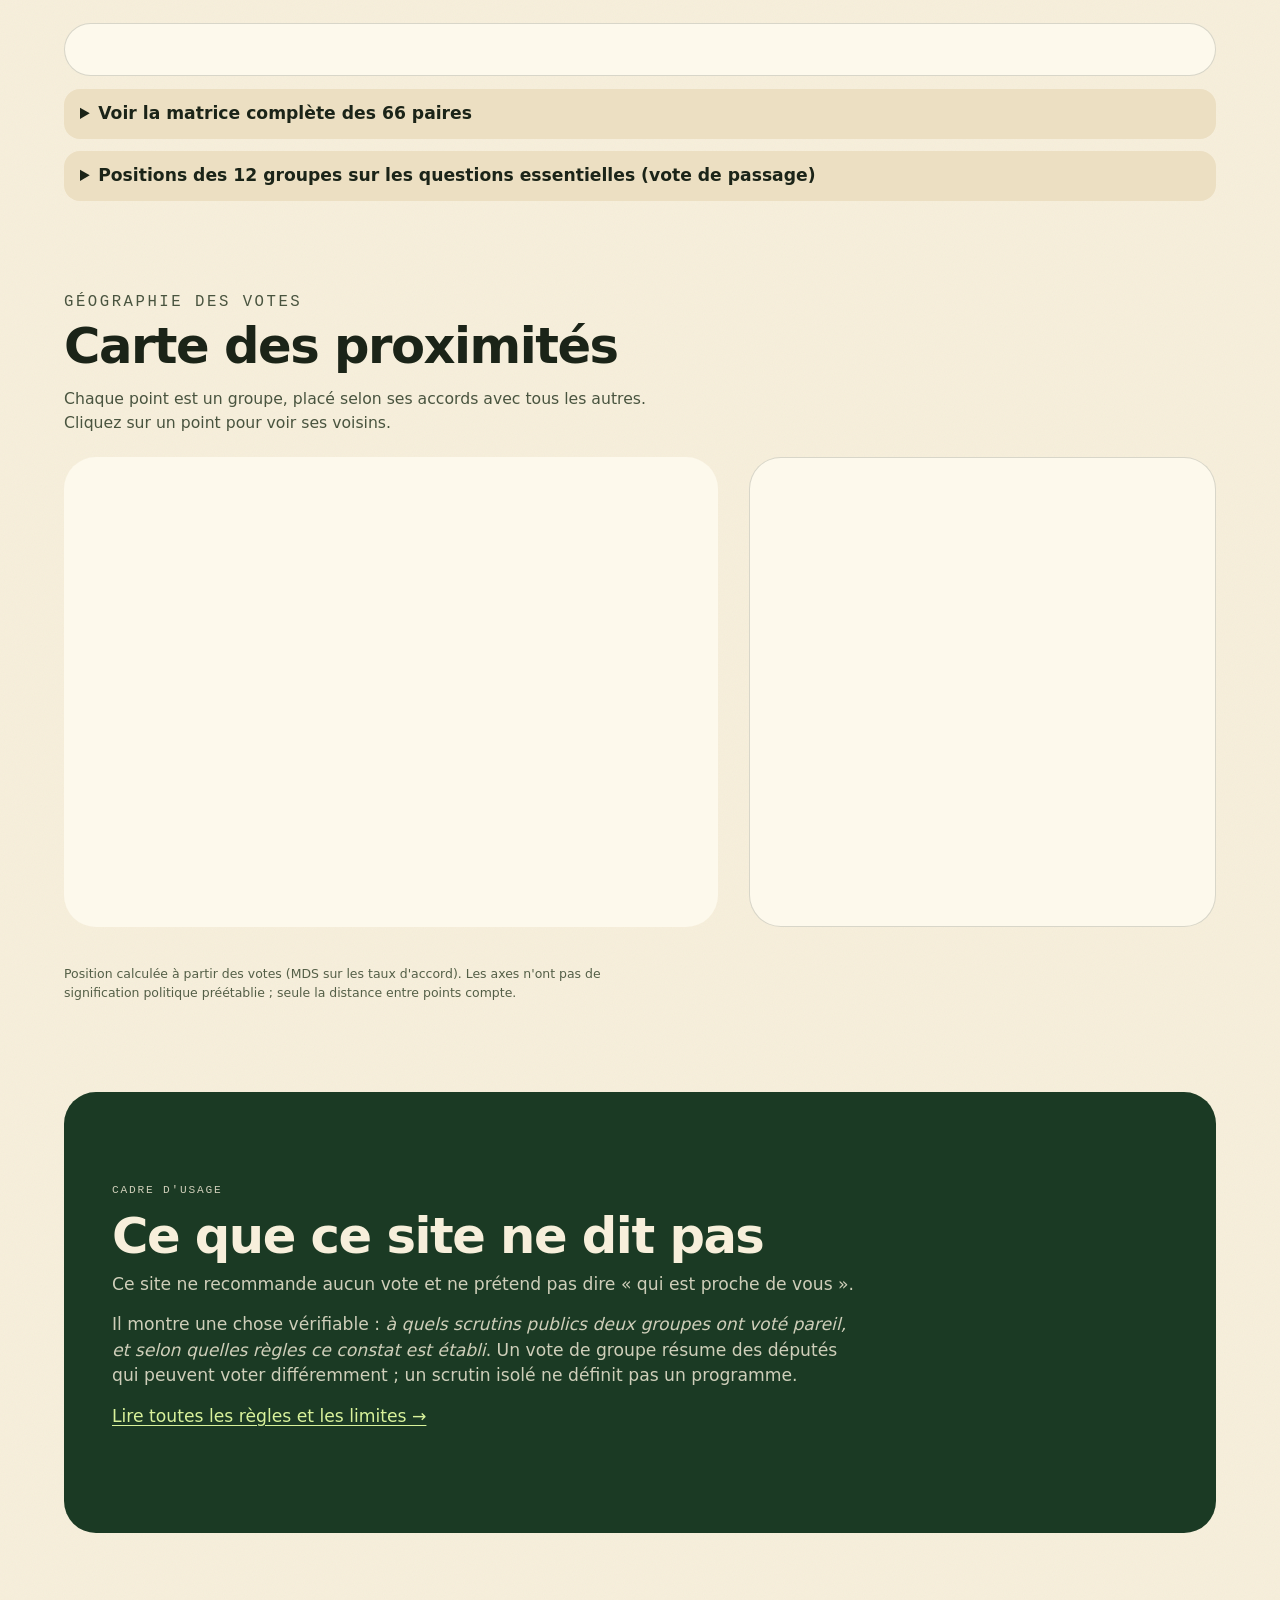
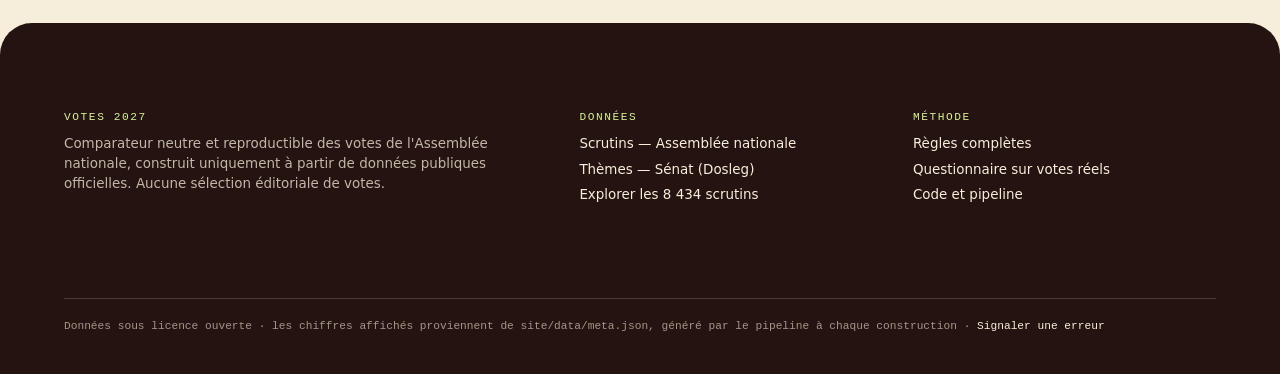
==== commit 657dd2a6: "more accurate percentage instead of brut and biased ones" ====
--- a/site/index.html
+++ b/site/index.html
@@ -18,7 +18,7 @@
   <meta property="og:image" content="assets/og.png">
   <meta property="og:locale" content="fr_FR">
   <meta name="twitter:card" content="summary_large_image">
-  <link rel="stylesheet" href="assets/style.css?v=20">
+  <link rel="stylesheet" href="assets/style.css?v=22">
 </head>
 <body>
 <a class="skip-link" href="#contenu">Aller au contenu</a>
@@ -103,9 +103,18 @@
         <label for="f-periode">Filtrer par période</label>
         <select id="f-periode"><option value="">Toute la législature</option></select>
       </div>
+      <div class="field">
+        <label for="f-perimetre">Périmètre</label>
+        <select id="f-perimetre">
+          <option value="">Tous les votes</option>
+          <option value="essentiel">Questions essentielles — tous votes orientés</option>
+          <option value="passage">Questions essentielles — un vote par texte</option>
+        </select>
+      </div>
       <button type="button" class="ghost" id="f-reset">Réinitialiser</button>
       <label class="check"><input type="checkbox" id="f-abst"> Exclure les abstentions du calcul</label>
     </div>
+    <p class="filters-result" id="perimetre-note" hidden></p>
     <div class="card">
       <div class="ref-chips" id="ref-chips" role="group" aria-label="Groupe de référence"></div>
       <ul class="rank-list" id="ranking" aria-live="polite"></ul>
@@ -120,6 +129,17 @@
       <summary>Voir la matrice complète des 66 paires</summary>
       <div class="table-scroll">
         <table class="matrix" id="matrix" aria-label="Matrice des taux d'accord entre groupes (en %)"></table>
+      </div>
+    </details>
+    <details class="aide" id="textes">
+      <summary>Positions des 12 groupes sur les questions essentielles (vote de passage)</summary>
+      <p>Une ligne par texte, la position de chaque groupe sur le <strong>vote de passage</strong>
+      (« l'ensemble… ») : c'est la seule position directement interprétable, sans inférence.
+      Suit le filtre « thème » ci-dessus. La pastille cerclée signale un groupe dont la position
+      majoritaire sur l'ensemble des votes du texte diffère de son vote de passage — un signal de
+      désaccord de méthode ou de rédaction, pas nécessairement de fond (voir Méthode §11-§12).</p>
+      <div class="table-scroll">
+        <table class="data stances" id="stances" aria-label="Position de chaque groupe sur le vote de passage de chaque texte essentiel"></table>
       </div>
     </details>
   </section>
@@ -181,7 +201,7 @@
     </div>
   </div>
 </footer>
-<script src="assets/app.js?v=20"></script>
-<script src="assets/compare.js?v=20"></script>
+<script src="assets/app.js?v=22"></script>
+<script src="assets/compare.js?v=22"></script>
 </body>
 </html>
--- a/site/assets/style.css
+++ b/site/assets/style.css
@@ -356,6 +356,12 @@
 .pos-chip { display: inline-block; width: 0.62rem; height: 0.62rem; margin-right: 2px; border-radius: 2px; }
 .pos-pour { background: var(--pour); } .pos-contre { background: var(--contre); }
 .pos-abstention { background: var(--abstention); } .pos-absent { background: var(--absent); }
+a.badge { text-decoration: none; }
+.pos-chip.diverge { outline: 2px dotted var(--accent); outline-offset: 1px; }
+table.stances tr.theme-row th { text-align: left; font-family: var(--font-mono); font-size: 0.68rem; text-transform: uppercase; letter-spacing: 0.08em; color: var(--ink-faint); padding-top: 0.9rem; }
+table.stances .stance-cell { text-align: center; }
+table.stances .stance-label { text-align: left; font-weight: 500; white-space: normal; min-width: 15rem; }
+table.stances .stance-label .date { display: block; font-family: var(--font-mono); font-size: 0.72rem; color: var(--ink-faint); }
 .stance {
   display: inline-block; font-family: var(--font-mono); font-size: 0.68rem; font-weight: 500;
   padding: 0.1rem 0.45rem; border-radius: 100vw; background: var(--linen);
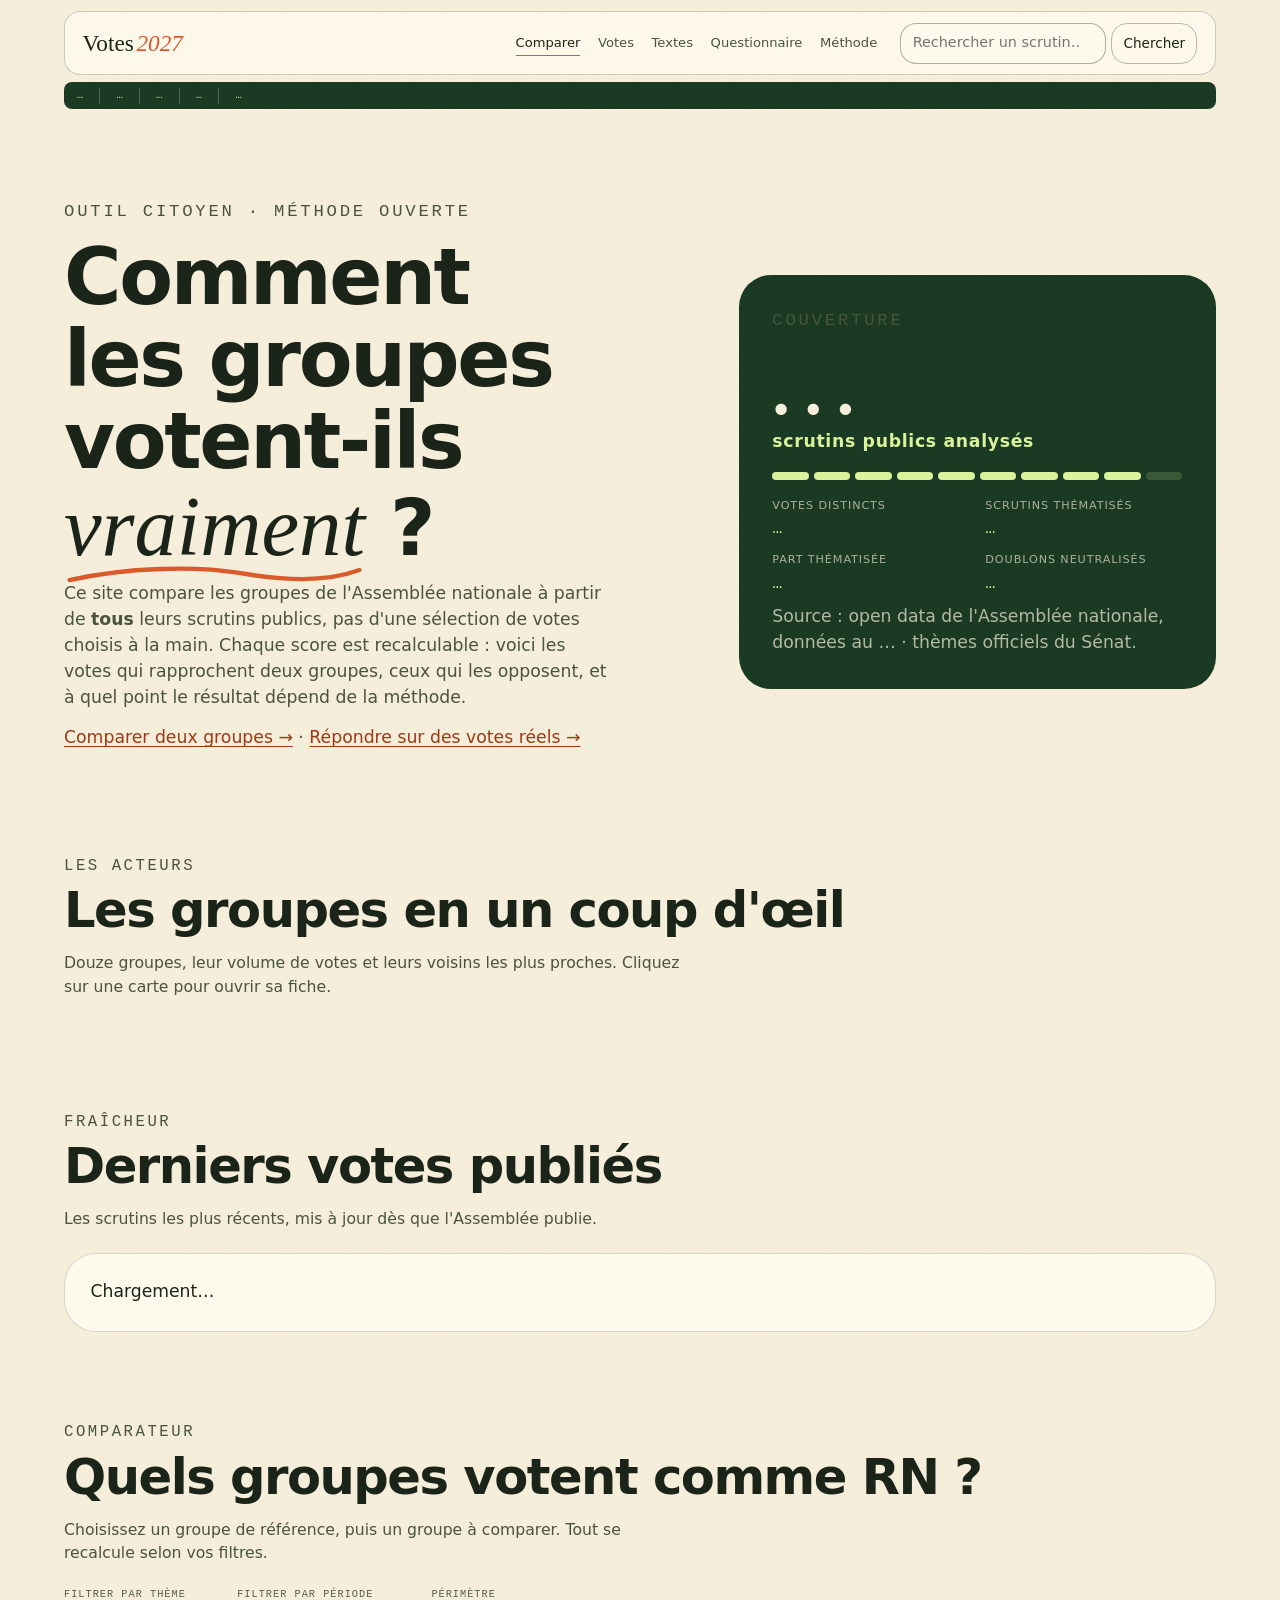
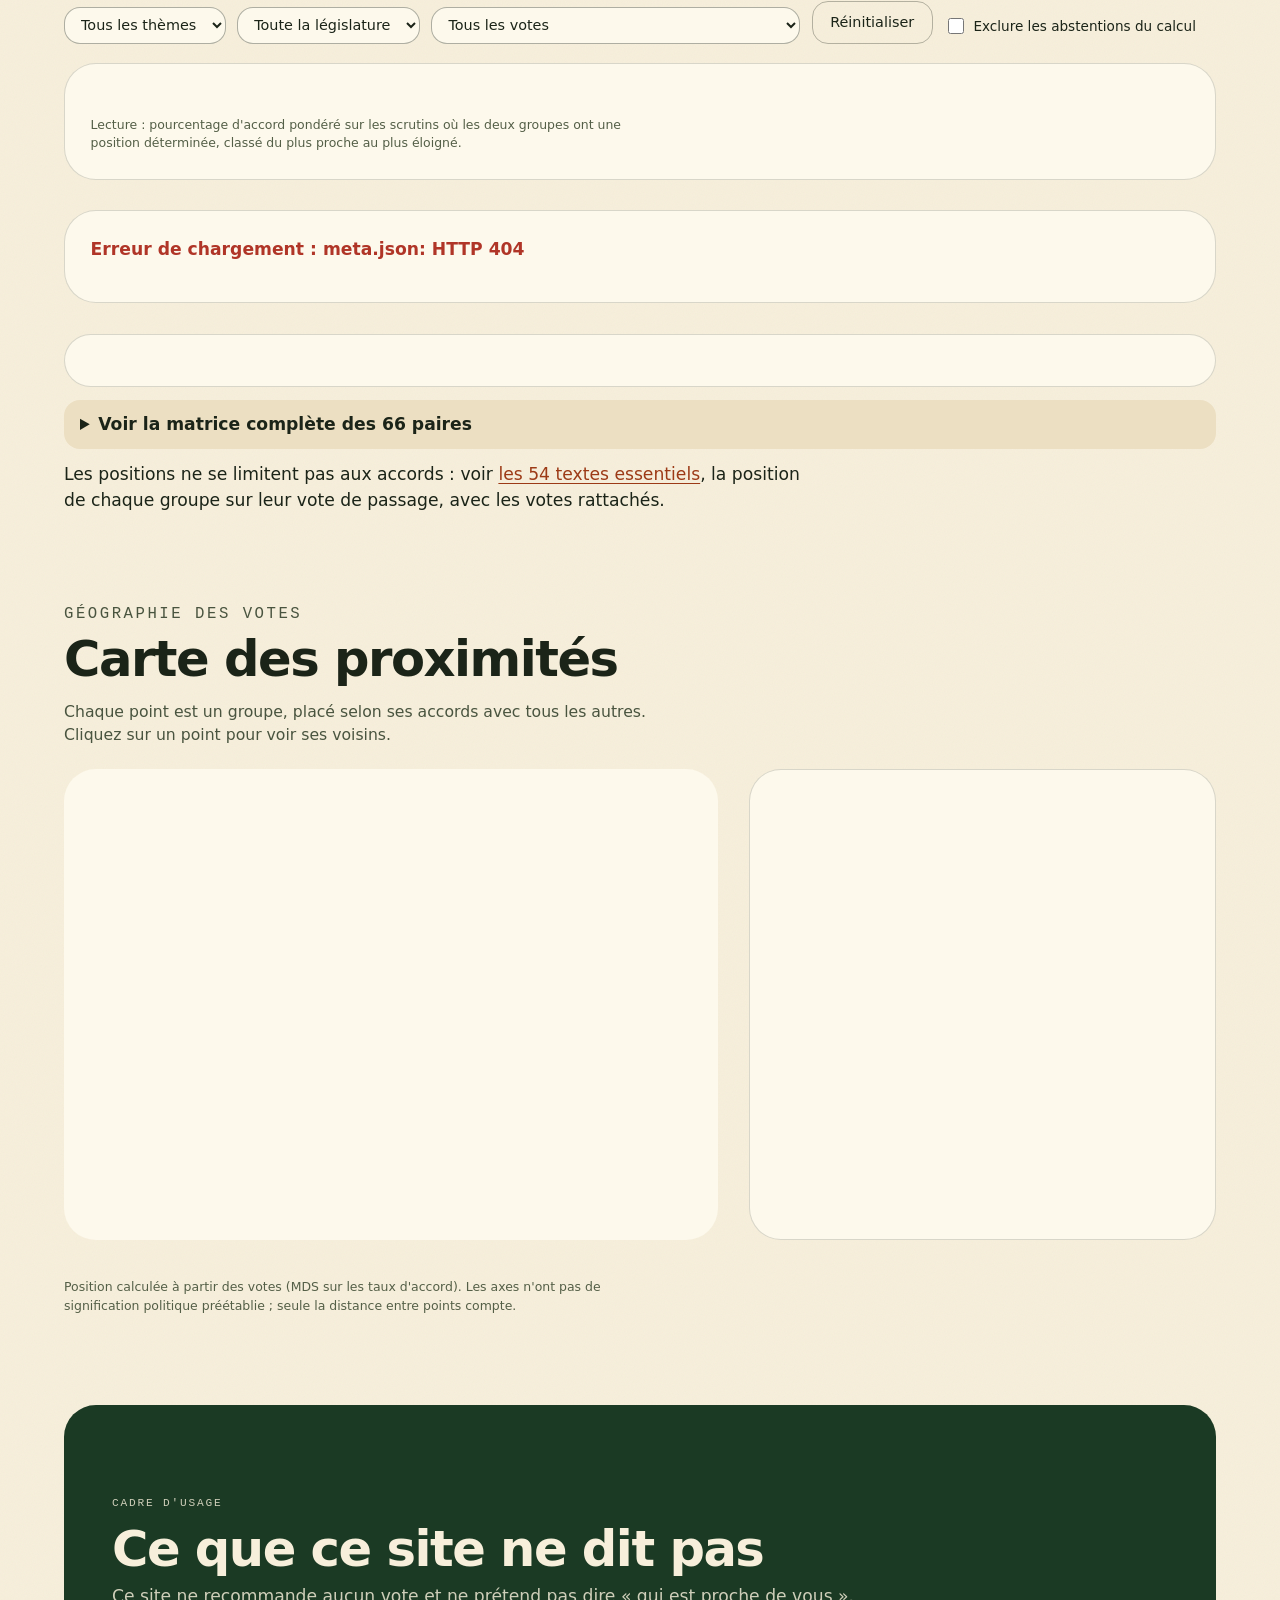
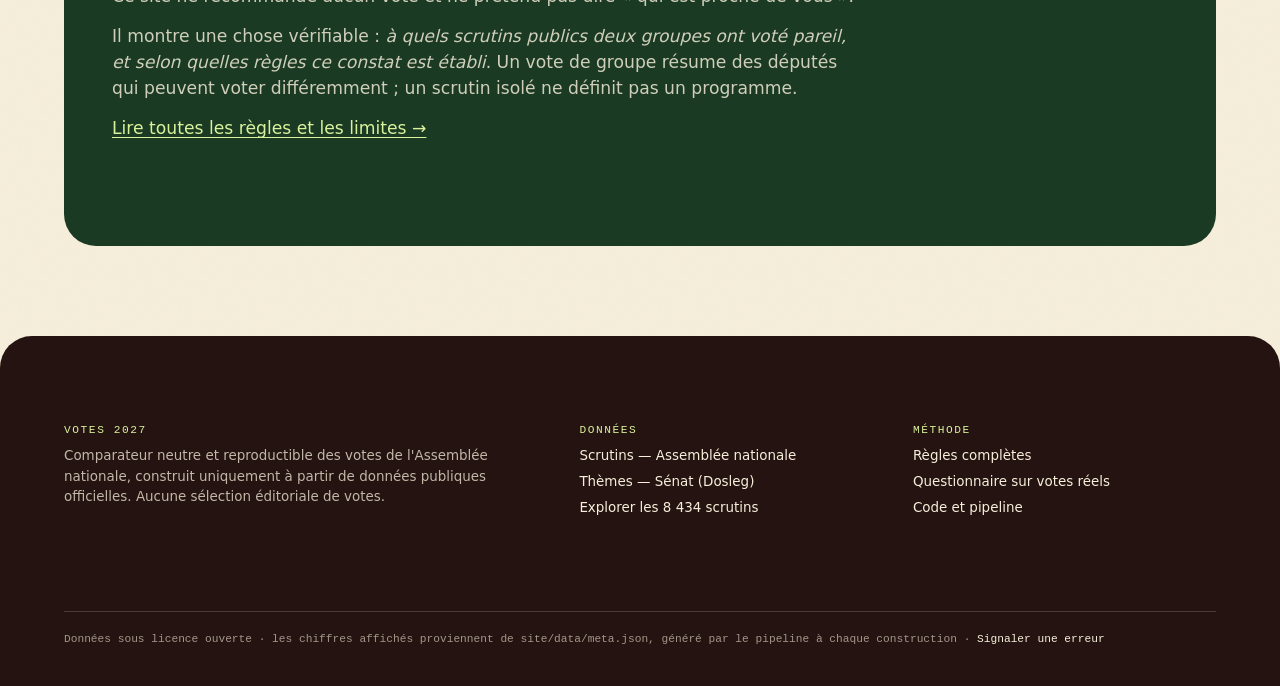
==== commit 2f858d0e: "various fixes and optimisations" ====
--- a/site/index.html
+++ b/site/index.html
@@ -18,7 +18,7 @@
   <meta property="og:image" content="assets/og.png">
   <meta property="og:locale" content="fr_FR">
   <meta name="twitter:card" content="summary_large_image">
-  <link rel="stylesheet" href="assets/style.css?v=22">
+  <link rel="stylesheet" href="assets/style.css?v=24">
 </head>
 <body>
 <a class="skip-link" href="#contenu">Aller au contenu</a>
@@ -29,7 +29,7 @@
       <nav class="site" aria-label="Navigation principale">
         <a href="index.html" aria-current="page">Comparer</a>
         <a href="votes.html">Votes</a>
-        <a href="derniers.html">Derniers</a>
+        <a href="textes.html">Textes</a>
         <a href="questionnaire.html">Questionnaire</a>
         <a href="methodologie.html">Méthode</a>
       </nav>
@@ -83,9 +83,18 @@
     <div class="block-head">
       <p class="eyebrow">Les acteurs</p>
       <h2>Les groupes en un coup d'œil</h2>
-      <p>Douze groupes, leur volume de votes et leurs voisins les plus proches. Cliquez sur une carte pour ouvrir la comparaison.</p>
+      <p>Douze groupes, leur volume de votes et leurs voisins les plus proches. Cliquez sur une carte pour ouvrir sa fiche.</p>
     </div>
     <div class="group-grid" id="group-grid" aria-live="polite"></div>
+  </section>
+
+  <section class="block" id="derniers">
+    <div class="block-head">
+      <p class="eyebrow">Fraîcheur</p>
+      <h2>Derniers votes publiés</h2>
+      <p>Les scrutins les plus récents, mis à jour dès que l'Assemblée publie.</p>
+    </div>
+    <div class="card" id="derniers-accueil" aria-live="polite">Chargement…</div>
   </section>
 
   <section class="block" id="comparer">
@@ -131,17 +140,8 @@
         <table class="matrix" id="matrix" aria-label="Matrice des taux d'accord entre groupes (en %)"></table>
       </div>
     </details>
-    <details class="aide" id="textes">
-      <summary>Positions des 12 groupes sur les questions essentielles (vote de passage)</summary>
-      <p>Une ligne par texte, la position de chaque groupe sur le <strong>vote de passage</strong>
-      (« l'ensemble… ») : c'est la seule position directement interprétable, sans inférence.
-      Suit le filtre « thème » ci-dessus. La pastille cerclée signale un groupe dont la position
-      majoritaire sur l'ensemble des votes du texte diffère de son vote de passage — un signal de
-      désaccord de méthode ou de rédaction, pas nécessairement de fond (voir Méthode §11-§12).</p>
-      <div class="table-scroll">
-        <table class="data stances" id="stances" aria-label="Position de chaque groupe sur le vote de passage de chaque texte essentiel"></table>
-      </div>
-    </details>
+    <p>Les positions ne se limitent pas aux accords : voir <a href="textes.html">les 54 textes
+    essentiels</a>, la position de chaque groupe sur leur vote de passage, avec les votes rattachés.</p>
   </section>
 
   <section class="block" id="carte">
@@ -201,7 +201,7 @@
     </div>
   </div>
 </footer>
-<script src="assets/app.js?v=22"></script>
-<script src="assets/compare.js?v=22"></script>
+<script src="assets/app.js?v=24"></script>
+<script src="assets/compare.js?v=24"></script>
 </body>
 </html>
--- a/site/assets/style.css
+++ b/site/assets/style.css
@@ -307,6 +307,9 @@
 /* --- groupes en un coup d'œil --- */
 
 .group-grid { display: grid; grid-template-columns: repeat(auto-fill, minmax(220px, 1fr)); gap: var(--gap); }
+a.group-card, a.rank-row { text-decoration: none; color: inherit; }
+.ref-chips a { padding: 0.4rem 0.7rem; font-size: 0.8rem; border-radius: 100vw; border: var(--border) solid color-mix(in srgb, var(--ink) 30%, transparent); text-decoration: none; color: var(--ink); }
+.ref-chips a[aria-current="true"] { background: var(--ink); color: var(--paper); border-color: var(--ink); }
 .group-card {
   text-align: left; width: 100%; font: inherit; cursor: pointer;
   background: var(--chalk); border: var(--border) solid color-mix(in srgb, var(--ink) 16%, transparent);
@@ -360,7 +363,10 @@
 .pos-chip.diverge { outline: 2px dotted var(--accent); outline-offset: 1px; }
 table.stances tr.theme-row th { text-align: left; font-family: var(--font-mono); font-size: 0.68rem; text-transform: uppercase; letter-spacing: 0.08em; color: var(--ink-faint); padding-top: 0.9rem; }
 table.stances .stance-cell { text-align: center; }
-table.stances .stance-label { text-align: left; font-weight: 500; white-space: normal; min-width: 15rem; }
+table.stances .stance-label { position: sticky; left: 0; background: var(--chalk); text-align: left; font-weight: 500; white-space: normal; min-width: 15rem; }
+table.stances th a { color: inherit; text-decoration: none; }
+table.stances th a:hover { text-decoration: underline; text-decoration-color: var(--accent); }
+table.stances .col-hi { background: color-mix(in srgb, var(--lime) 55%, transparent); }
 table.stances .stance-label .date { display: block; font-family: var(--font-mono); font-size: 0.72rem; color: var(--ink-faint); }
 .stance {
   display: inline-block; font-family: var(--font-mono); font-size: 0.68rem; font-weight: 500;
@@ -501,7 +507,7 @@
   nav.site a { display: inline-flex; align-items: center; min-height: 44px; padding: 0 0.15rem; }
   button, select, input[type="search"] { min-height: 44px; font-size: 16px; }
   .brand { display: inline-flex; align-items: center; min-height: 44px; }
-  .ref-chips button { min-height: 44px; }
+  .ref-chips button, .ref-chips a { min-height: 44px; display: inline-flex; align-items: center; }
   .check { min-height: 44px; }
   .q-actions button { min-height: 44px; }
 }
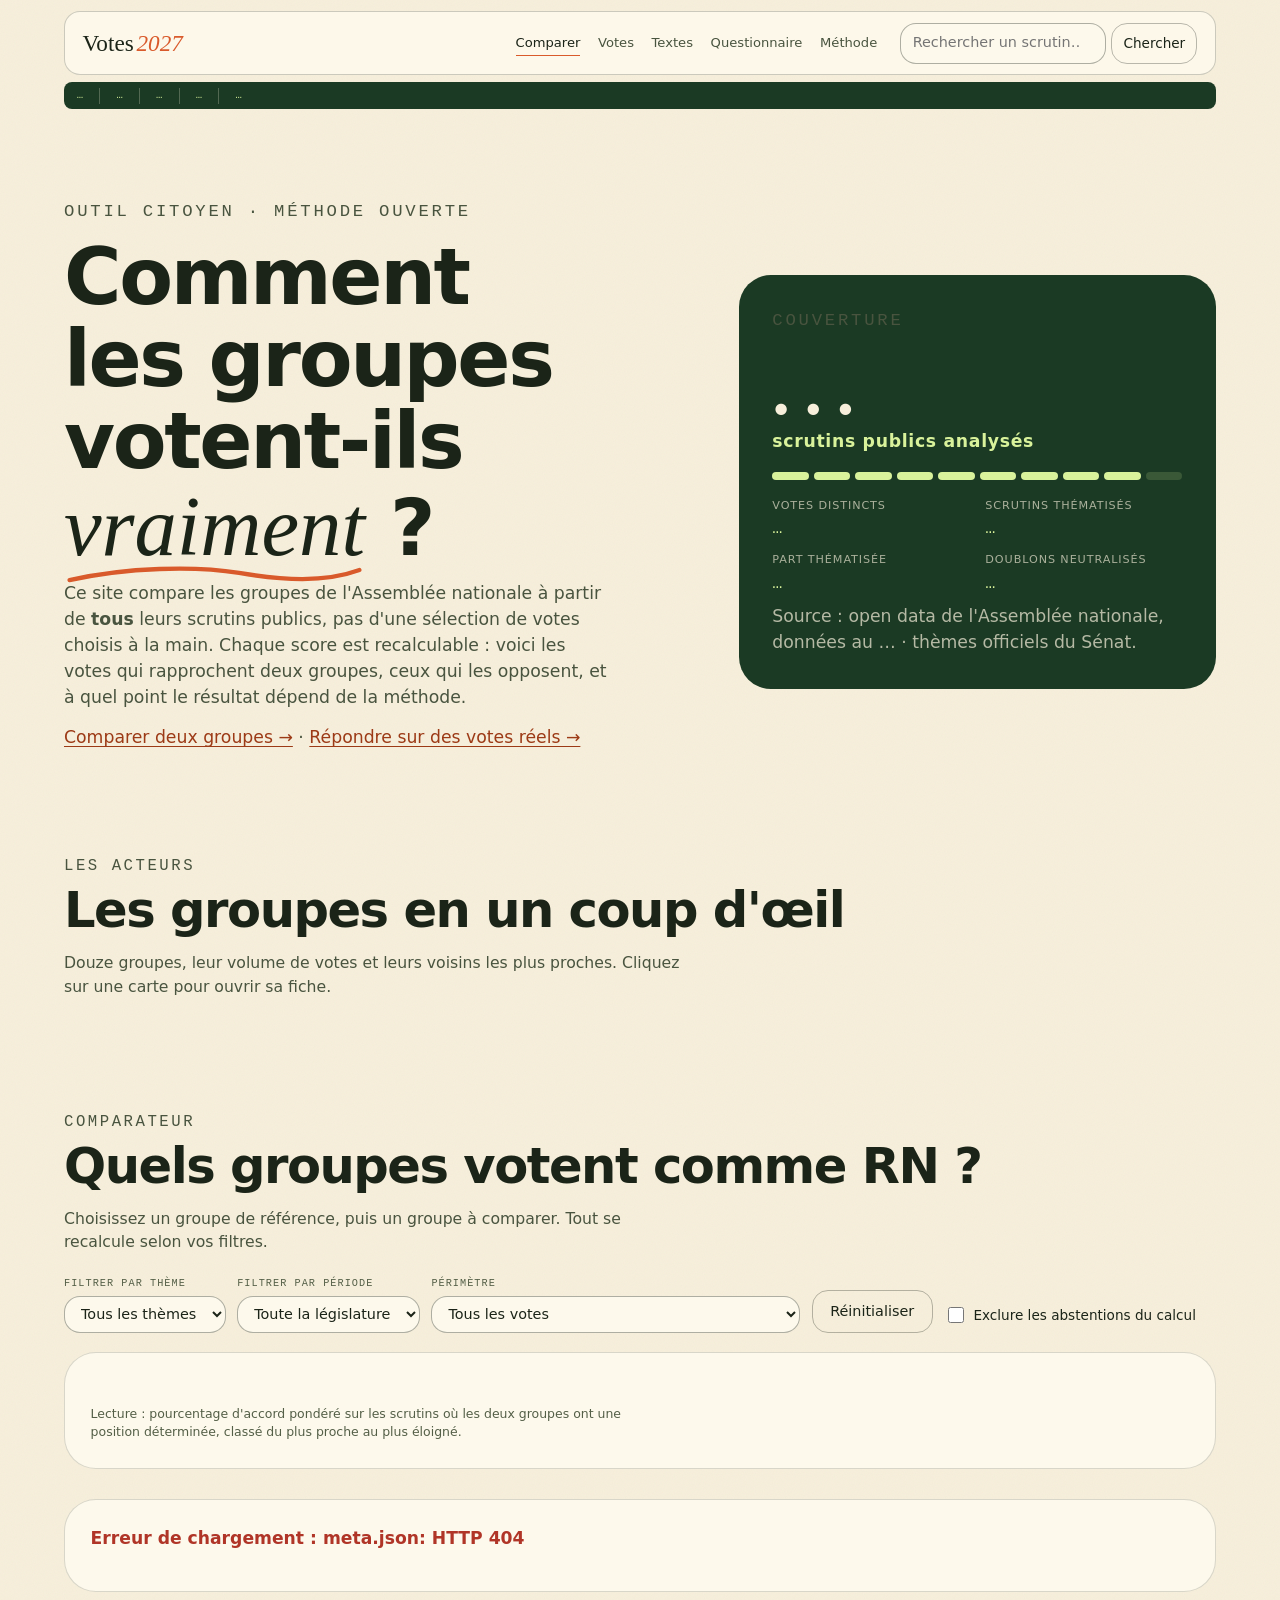
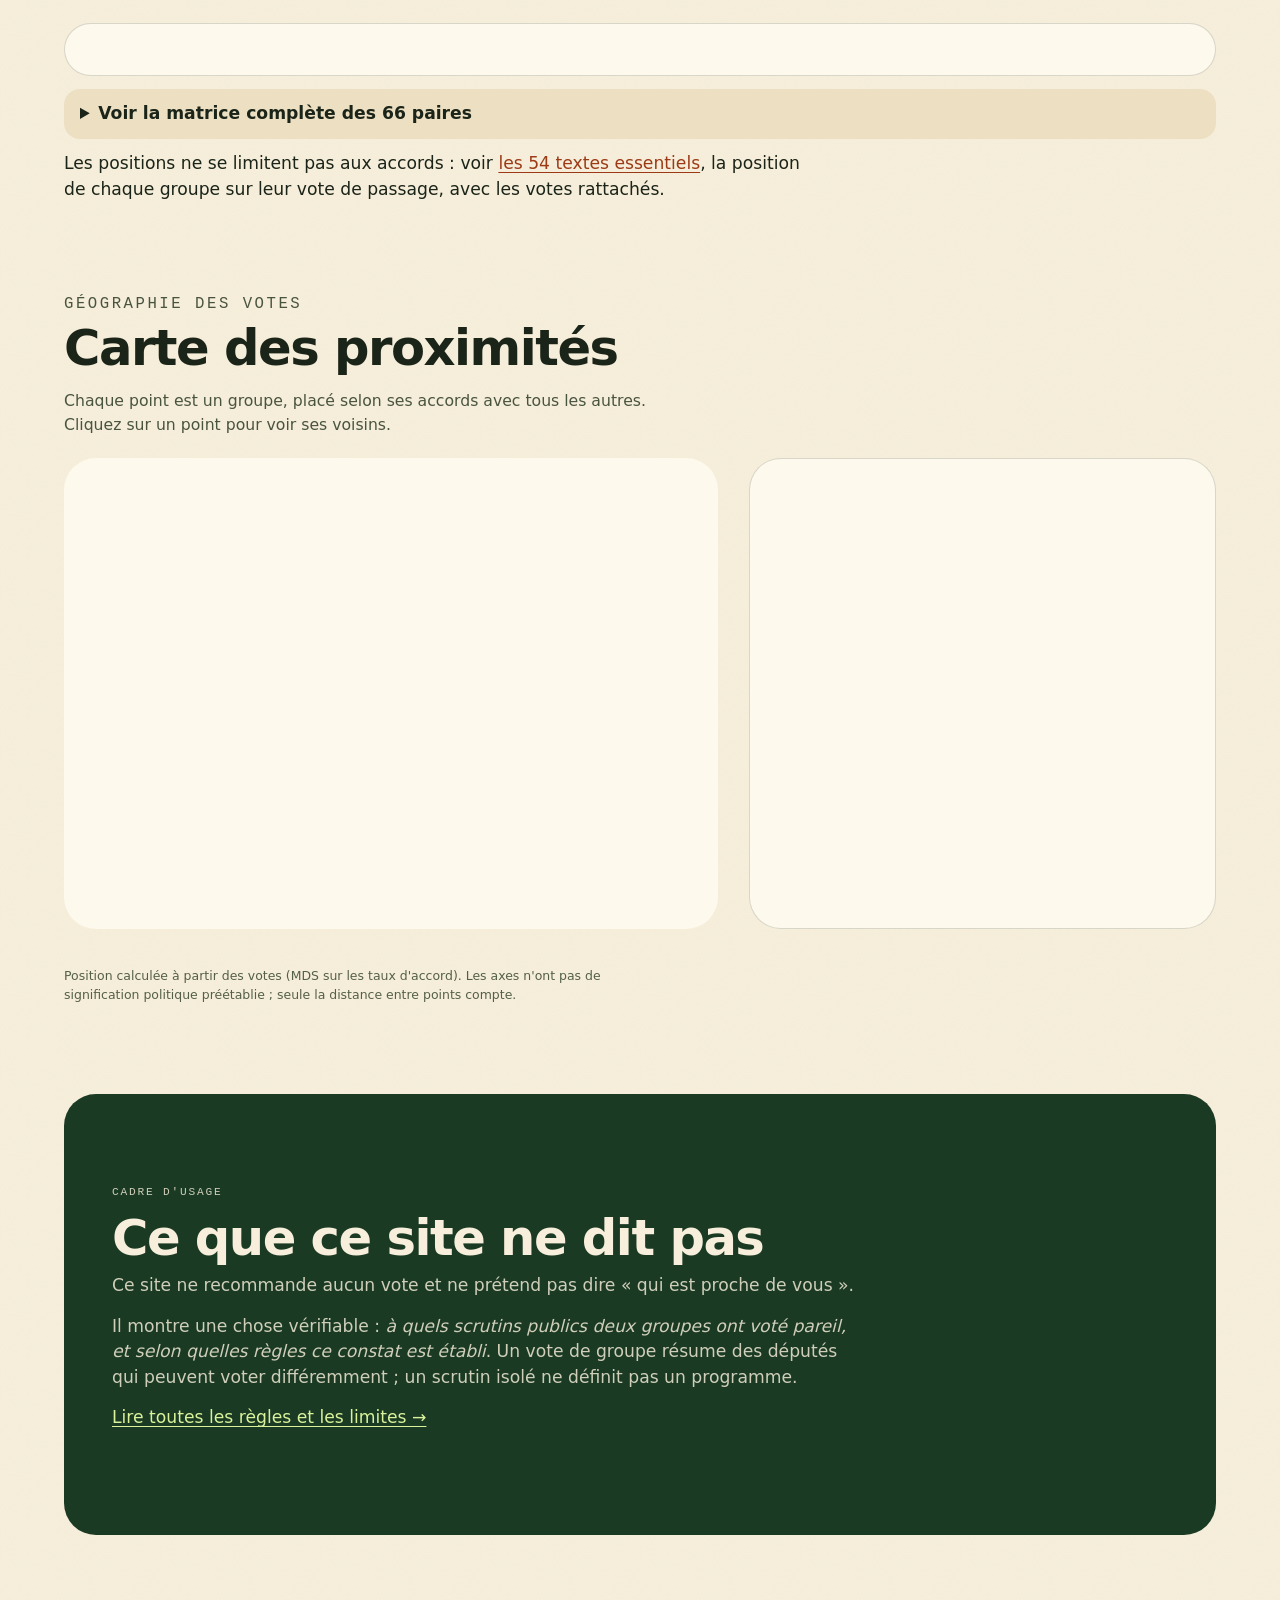
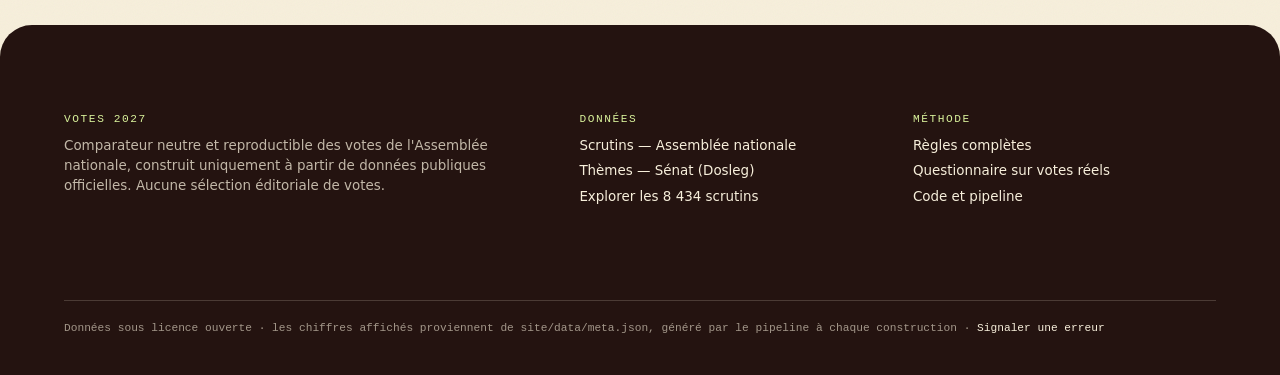
==== commit e37af3b9: "removing new votes from home screen" ====
--- a/site/index.html
+++ b/site/index.html
@@ -18,7 +18,7 @@
   <meta property="og:image" content="assets/og.png">
   <meta property="og:locale" content="fr_FR">
   <meta name="twitter:card" content="summary_large_image">
-  <link rel="stylesheet" href="assets/style.css?v=24">
+  <link rel="stylesheet" href="assets/style.css?v=25">
 </head>
 <body>
 <a class="skip-link" href="#contenu">Aller au contenu</a>
@@ -86,15 +86,6 @@
       <p>Douze groupes, leur volume de votes et leurs voisins les plus proches. Cliquez sur une carte pour ouvrir sa fiche.</p>
     </div>
     <div class="group-grid" id="group-grid" aria-live="polite"></div>
-  </section>
-
-  <section class="block" id="derniers">
-    <div class="block-head">
-      <p class="eyebrow">Fraîcheur</p>
-      <h2>Derniers votes publiés</h2>
-      <p>Les scrutins les plus récents, mis à jour dès que l'Assemblée publie.</p>
-    </div>
-    <div class="card" id="derniers-accueil" aria-live="polite">Chargement…</div>
   </section>
 
   <section class="block" id="comparer">
@@ -201,7 +192,7 @@
     </div>
   </div>
 </footer>
-<script src="assets/app.js?v=24"></script>
-<script src="assets/compare.js?v=24"></script>
+<script src="assets/app.js?v=25"></script>
+<script src="assets/compare.js?v=25"></script>
 </body>
 </html>
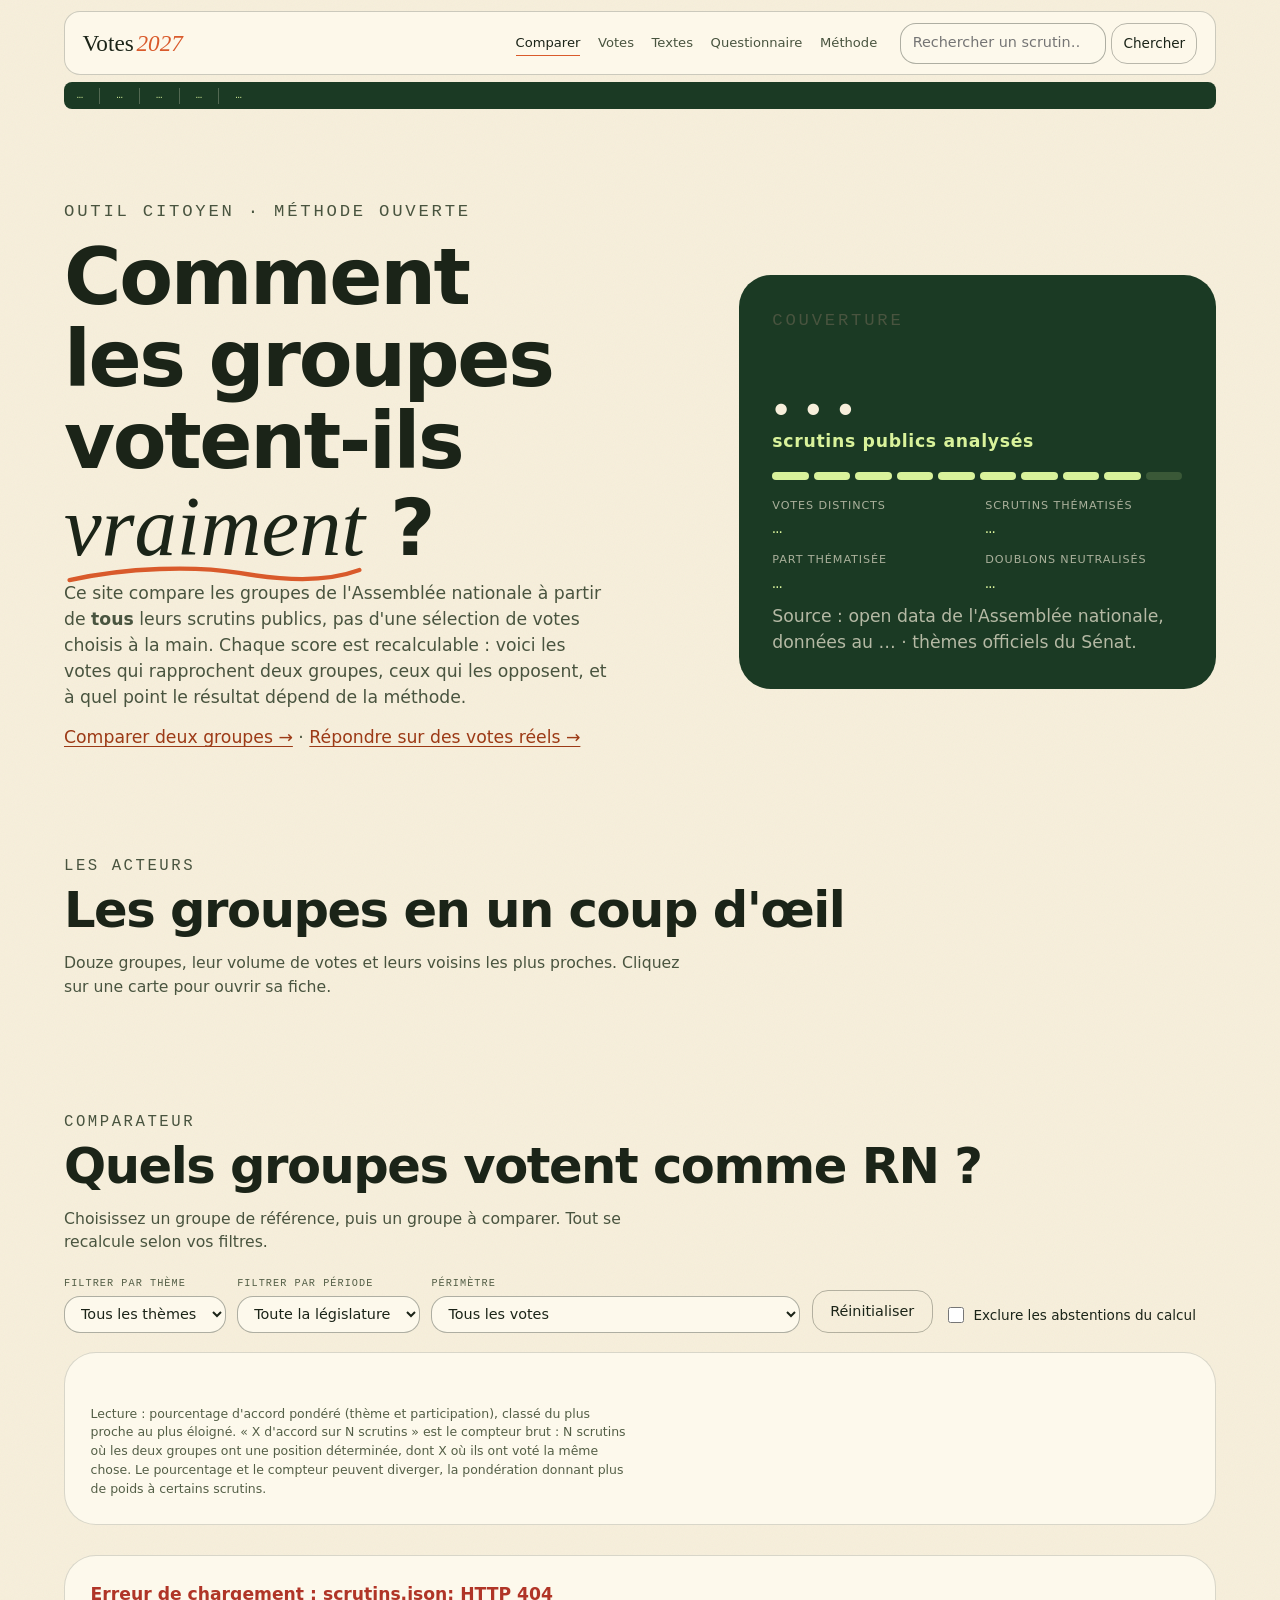
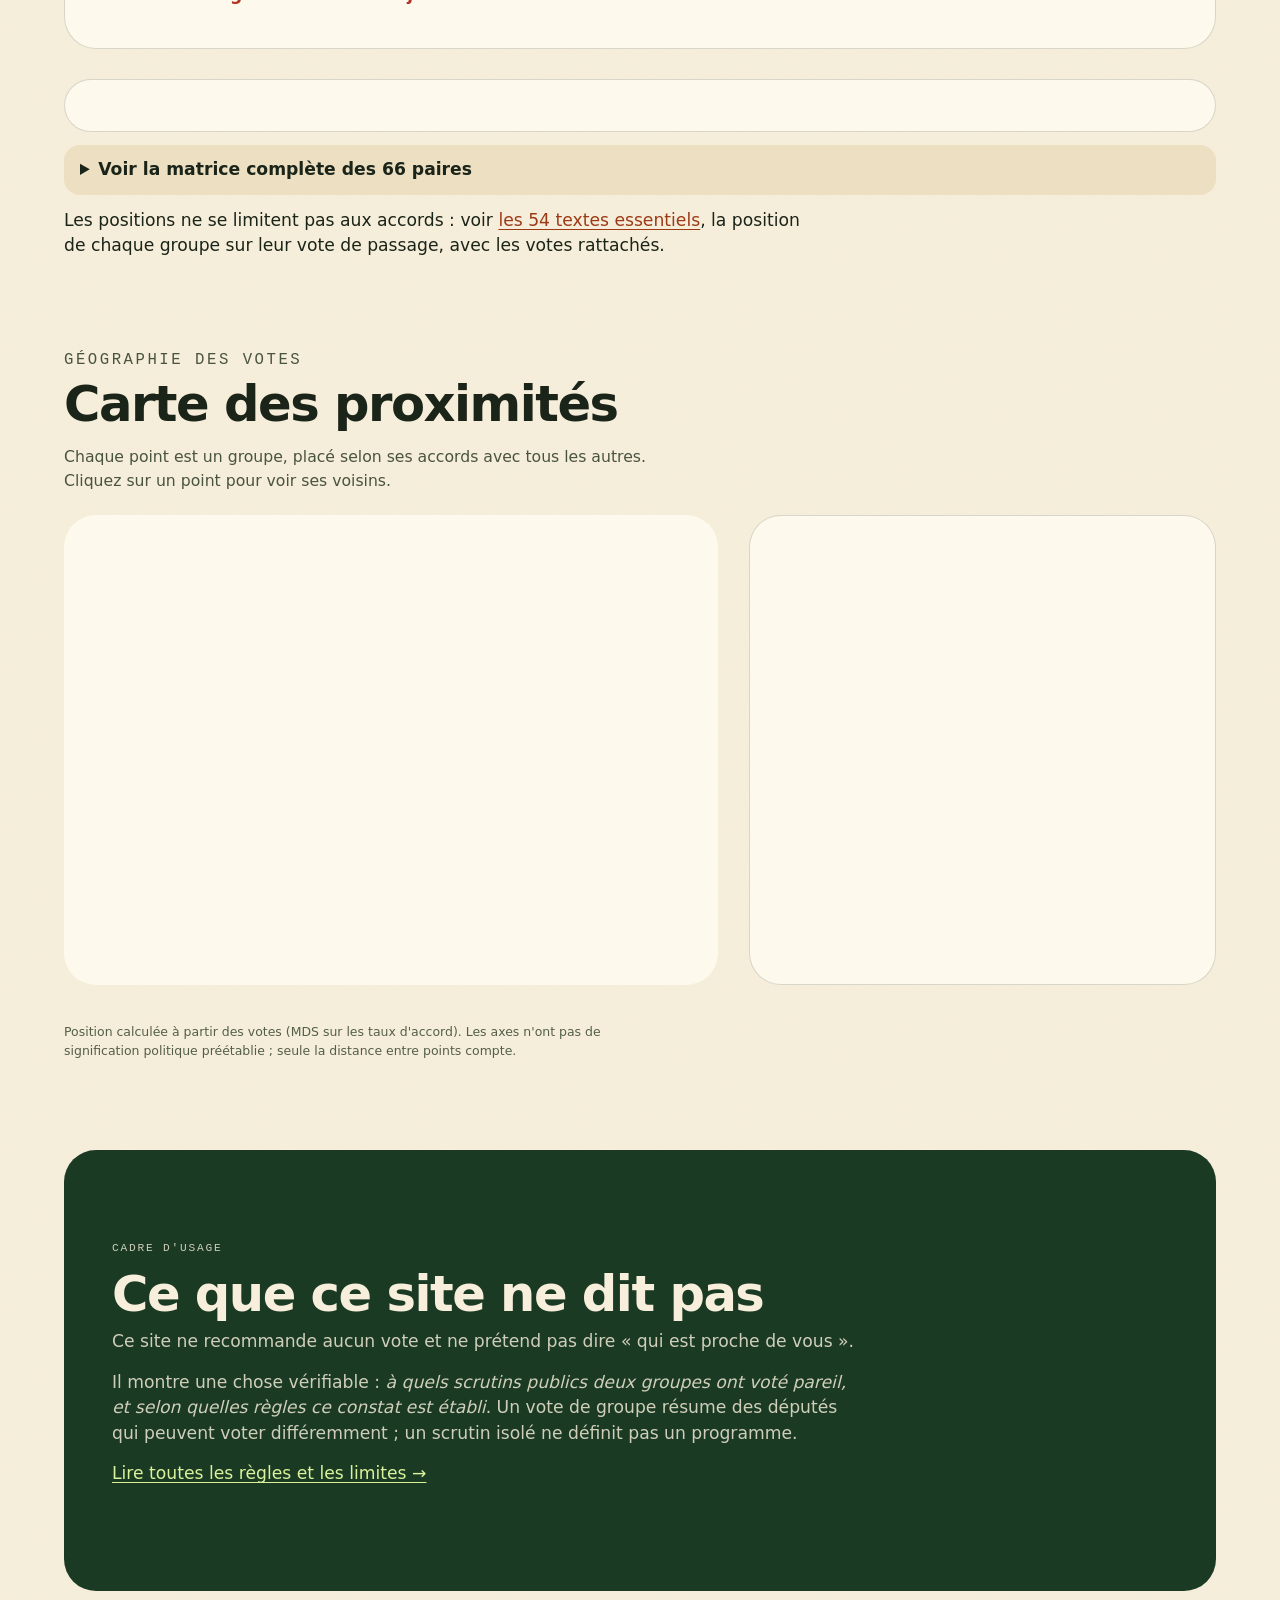
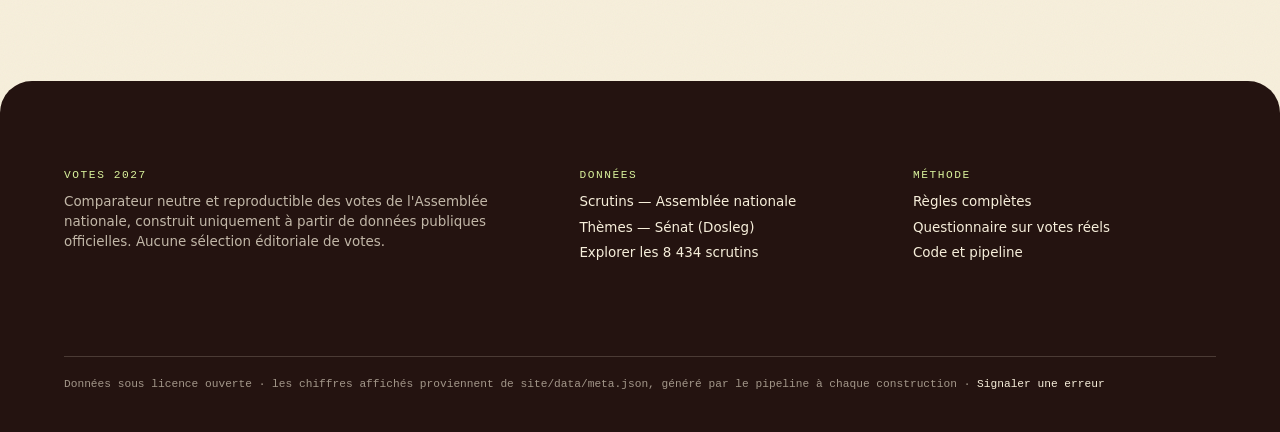
==== commit d0dd6779: "changing some stats for more usefull ones" ====
--- a/site/index.html
+++ b/site/index.html
@@ -18,7 +18,7 @@
   <meta property="og:image" content="assets/og.png">
   <meta property="og:locale" content="fr_FR">
   <meta name="twitter:card" content="summary_large_image">
-  <link rel="stylesheet" href="assets/style.css?v=25">
+  <link rel="stylesheet" href="assets/style.css?v=27">
 </head>
 <body>
 <a class="skip-link" href="#contenu">Aller au contenu</a>
@@ -118,8 +118,11 @@
     <div class="card">
       <div class="ref-chips" id="ref-chips" role="group" aria-label="Groupe de référence"></div>
       <ul class="rank-list" id="ranking" aria-live="polite"></ul>
-      <p class="fineprint">Lecture : pourcentage d'accord pondéré sur les scrutins où les deux groupes
-      ont une position déterminée, classé du plus proche au plus éloigné.</p>
+      <p class="fineprint">Lecture : pourcentage d'accord pondéré (thème et participation), classé du
+      plus proche au plus éloigné. « X d'accord sur N scrutins » est le compteur brut : N scrutins où
+      les deux groupes ont une position déterminée, dont X où ils ont voté la même chose. Le
+      pourcentage et le compteur peuvent diverger, la pondération donnant plus de poids à certains
+      scrutins.</p>
     </div>
     <div class="card" id="pair-panel" aria-live="polite">
       <p class="loading">Chargement…</p>
@@ -192,7 +195,7 @@
     </div>
   </div>
 </footer>
-<script src="assets/app.js?v=25"></script>
-<script src="assets/compare.js?v=25"></script>
+<script src="assets/app.js?v=27"></script>
+<script src="assets/compare.js?v=27"></script>
 </body>
 </html>
